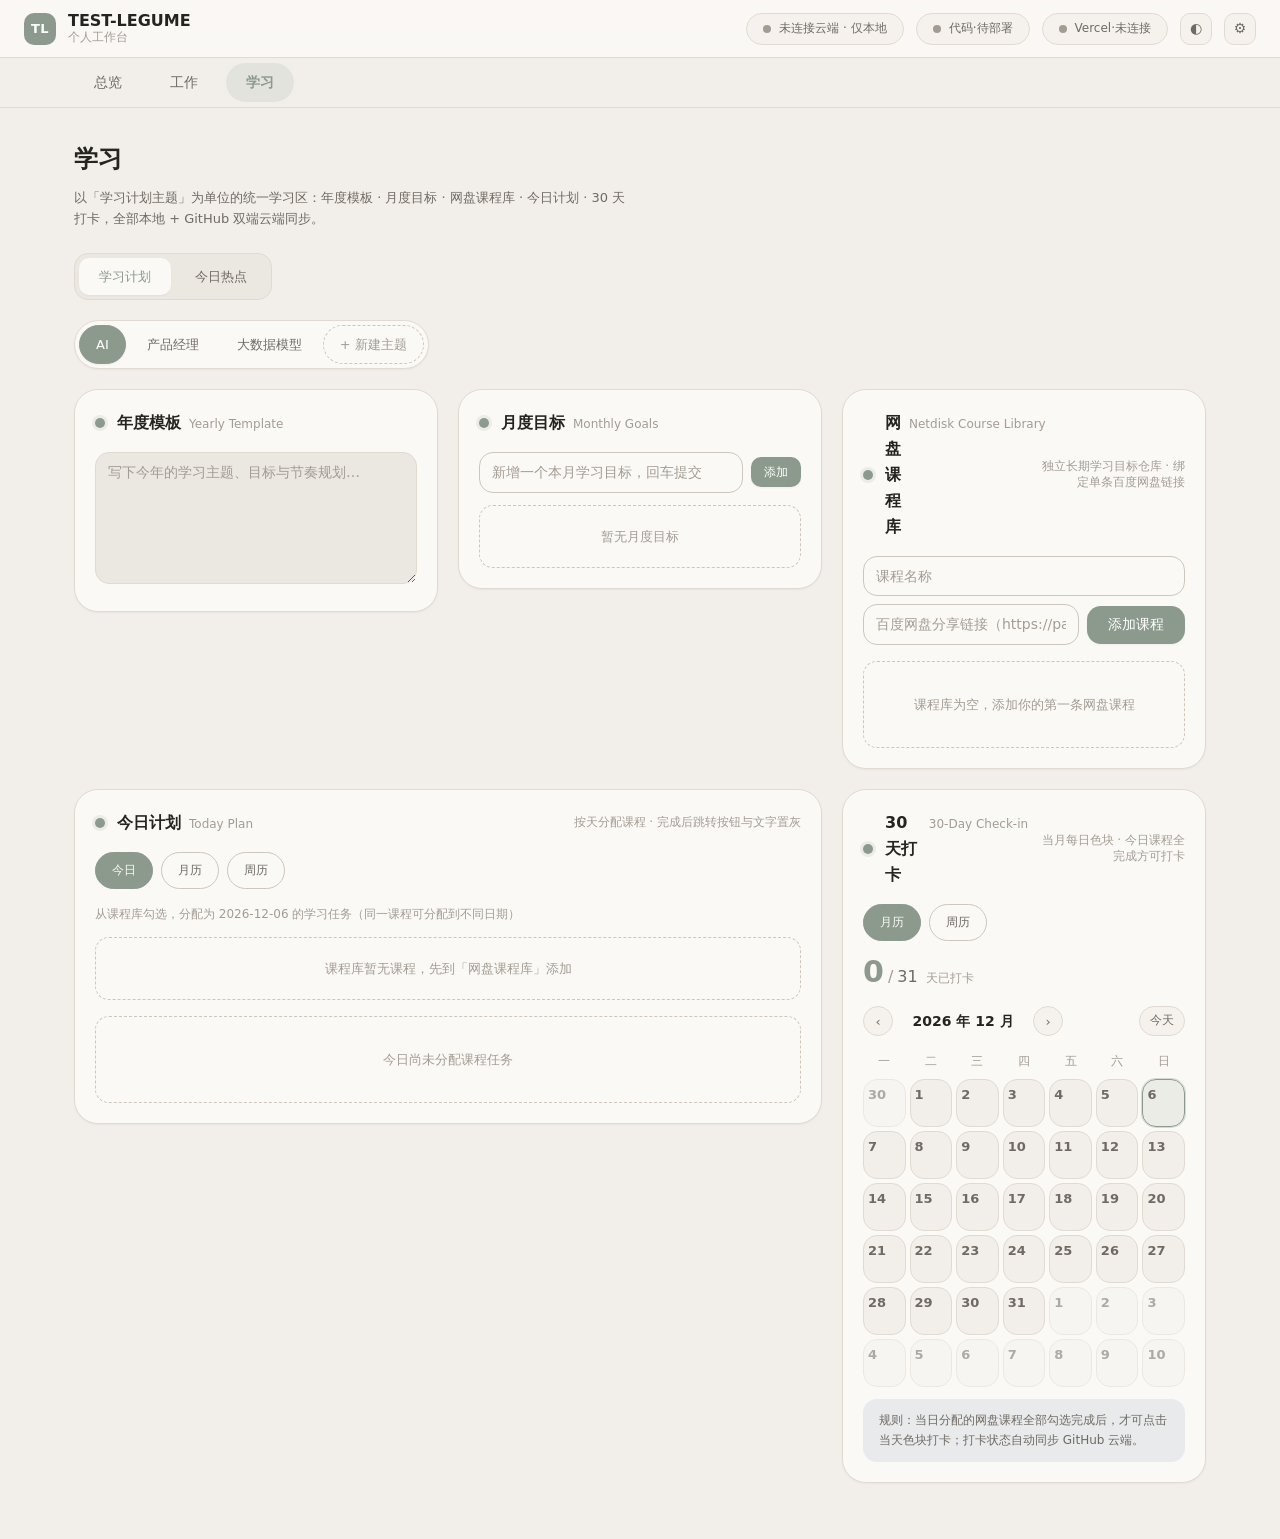
==== study.html @ 034dcb7f "feat: TEST-LEGUME 个人工作台 + 全面手机端适配 (PWA + Vercel) - 纯静态个人工作台：工作/学习双模块 + 30天打卡 + 月度日历看板 - 多端登录：GitHub " ====
<!DOCTYPE html>
<html lang="zh-CN" data-theme="light">
<head>
<meta charset="UTF-8">
<meta name="viewport" content="width=device-width, initial-scale=1, viewport-fit=cover, user-scalable=no">
<meta name="description" content="TEST-LEGUME 个人工作台 · 学习">
<meta name="theme-color" content="#8C9A8E">
<meta name="apple-mobile-web-app-capable" content="yes">
<meta name="apple-mobile-web-app-status-bar-style" content="black-translucent">
<meta name="apple-mobile-web-app-title" content="LEGUME · 学习">
<meta name="mobile-web-app-capable" content="yes">
<link rel="manifest" href="/manifest.json">
<link rel="apple-touch-icon" href="data:image/svg+xml,<svg xmlns='http://www.w3.org/2000/svg' viewBox='0 0 192 192'><rect width='192' height='192' rx='40' fill='%238C9A8E'/><text x='96' y='122' font-size='84' text-anchor='middle' fill='white' font-family='sans-serif' font-weight='bold'>TL</text></svg>">
<title>学习 · TEST-LEGUME 个人工作台</title>
<link rel="icon" href="data:image/svg+xml,<svg xmlns='http://www.w3.org/2000/svg' viewBox='0 0 32 32'><rect width='32' height='32' rx='8' fill='%238C9A8E'/><text x='16' y='22' font-size='15' text-anchor='middle' fill='white' font-family='sans-serif'>TL</text></svg>">
<link rel="stylesheet" href="./assets/css/tokens.css">
<link rel="stylesheet" href="./assets/css/app.css">
</head>
<body data-page="study">

<main class="tl-main">
  <div class="tl-page-head">
    <h1 class="tl-page-title">学习</h1>
    <p class="tl-page-desc">以「学习计划主题」为单位的统一学习区：年度模板 · 月度目标 · 网盘课程库 · 今日计划 · 30 天打卡，全部本地 + GitHub 双端云端同步。</p>
  </div>

  <!-- 子页面导航：学习计划（第一个子页面）/ 今日热点（后续） -->
  <div class="tl-tabs" id="sd-pages"></div>

  <!-- ===================== 学习计划 ===================== -->
  <section id="sd-plan-section">
    <!-- 主题切换条 -->
    <div class="sd-plan-bar" id="sd-plan-bar"></div>
    <!-- 五大板块 -->
    <div class="sd-plan-grid" id="sd-plan-grid"></div>
  </section>

  <!-- ===================== 今日热点 ===================== -->
  <section id="sd-hotspot-section" style="display:none">
    <div class="sd-hotspot-themes" id="sd-hotspot-themes"></div>
    <div id="sd-hotspots"></div>
  </section>
</main>

<script src="./assets/js/store.js"></script>
<script src="./assets/js/github.js"></script>
<script src="./assets/js/media.js"></script>
<script src="./assets/js/sync.js"></script>
<script src="./assets/js/deploy.js"></script>
<script src="./assets/js/vercel.js"></script>
<script src="./assets/js/ui.js"></script>
<script src="./assets/js/pages/study.js"></script>
<script src="./assets/js/app.js"></script>
</body>
</html>
---- assets/css/tokens.css ----
/* =====================================================================
   TEST-LEGUME · 全局设计令牌 (Design Tokens) —— 唯一色彩与尺寸真源
   ---------------------------------------------------------------------
   强制规范：
   1. 全站莫兰迪色系，任何页面、任何模块禁止硬编码色值，只允许引用本文件变量。
   2. 五级色彩层级（严格区分，不得混用）：
        L1 正文文字      --c-text-body      正文、标题、关键数字
        L2 辅助说明文字  --c-text-sub       说明、副标题、时间戳（--c-text-muted 为更弱一档）
        L3 主按钮        --c-primary-*      页面唯一主行动点
        L4 次按钮        --c-secondary-*    次级、可逆操作
        L5 提示色        --c-tip-*          成功 / 警告 / 危险 / 信息
   3. 所有卡片、输入框、表单、按钮、弹窗、模块容器一律使用 --r-* 圆角。
   4. 深色主题复用同名语义变量，组件层无需写任何深色分支。
   ===================================================================== */

:root {
  /* ================= 莫兰迪原色板（低饱和灰调基色，仅供语义层引用） ================= */
  --mor-sage:       #8C9A8E;   /* 鼠尾草绿 · 品牌主色 */
  --mor-sage-deep:  #74836F;   /* 主色加深 */
  --mor-sage-light: #A8B5A8;   /* 主色提亮 */
  --mor-clay:       #B9A29B;   /* 陶土粉 */
  --mor-lilac:      #A79AA5;   /* 藕荷紫 */
  --mor-mist:       #93A7B8;   /* 雾霾蓝 */
  --mor-sand:       #D0BB98;   /* 燕麦沙 */
  --mor-rose:       #C08B87;   /* 干枯玫瑰 */
  --mor-stone:      #A39C93;   /* 灰岩 */

  /* ===================== L1 · 正文文字 ===================== */
  --c-text-body:    #3A3733;   /* 正文（最高对比，承载主要信息） */
  --c-text-strong:  #26241F;   /* 标题强调 */
  --c-text-invert:  #FBF9F6;   /* 深底反白文字 */

  /* ===================== L2 · 辅助说明文字 ===================== */
  --c-text-sub:     #6F6A63;   /* 辅助说明、副标题 */
  --c-text-muted:   #A39C93;   /* 弱化：占位符、时间戳、禁用 */

  /* ===================== L3 · 主按钮 ===================== */
  --c-primary:       var(--mor-sage);
  --c-primary-hover: var(--mor-sage-deep);
  --c-primary-text:  #FFFFFF;
  --c-primary-soft:  rgba(140, 154, 142, .14);   /* 主色浅底：选中态 / 标签 */
  --c-primary-ring:  rgba(140, 154, 142, .34);   /* 焦点环 */

  /* ===================== L4 · 次按钮 ===================== */
  --c-secondary-bg:       transparent;
  --c-secondary-bg-hover: rgba(140, 154, 142, .10);
  --c-secondary-border:   #CFC6BB;
  --c-secondary-text:     var(--c-text-body);

  /* ===================== L5 · 提示色（状态语义） ===================== */
  --c-tip-success:      #7F9A80;
  --c-tip-success-soft: rgba(127, 154, 128, .16);
  --c-tip-warning:      #C79A5B;
  --c-tip-warning-soft: rgba(199, 154, 91, .18);
  --c-tip-danger:       #B87370;
  --c-tip-danger-soft:  rgba(184, 115, 112, .16);
  --c-tip-info:         var(--mor-mist);
  --c-tip-info-soft:    rgba(147, 167, 184, .18);

  /* ===================== 界面容器 ===================== */
  --c-bg:          #F2EFEA;    /* 页面底色 */
  --c-bg-soft:     #EBE7E1;    /* 次级底色 */
  --c-surface:     #FBF9F6;    /* 卡片 / 弹窗表面 */
  --c-surface-2:   #F5F2ED;    /* 卡片内嵌区块 */
  --c-border:      #E1DAD1;    /* 常规描边 */
  --c-border-strong: #CFC6BB;  /* 输入框 / 次按钮描边 */
  --c-overlay:     rgba(38, 36, 31, .42);
  --c-track:       #E4DED6;    /* 进度条 / 热力图空格底 */

  /* ===================== 圆角（全站统一，禁止裸写 px） ===================== */
  --r-xs:   8px;    /* 标签、色块 */
  --r-sm:  10px;    /* 小按钮、热力图格 */
  --r-md:  14px;    /* 输入框、按钮、列表项 */
  --r-lg:  18px;    /* 卡片、模块容器 */
  --r-xl:  24px;    /* 弹窗、大面板 */
  --r-pill: 999px;  /* 胶囊：状态角标、导航项 */

  /* ===================== 间距刻度（4 的倍数） ===================== */
  --sp-1:  4px;
  --sp-2:  8px;
  --sp-3: 12px;
  --sp-4: 16px;
  --sp-5: 20px;
  --sp-6: 24px;
  --sp-7: 32px;
  --sp-8: 40px;
  --sp-9: 56px;

  /* ===================== 字体与排版刻度 ===================== */
  --font-sans: "PingFang SC", "HarmonyOS Sans SC", "Microsoft YaHei",
               -apple-system, BlinkMacSystemFont, "Segoe UI", "Noto Sans SC",
               system-ui, sans-serif;
  --font-mono: "JetBrains Mono", "SFMono-Regular", Consolas, "Courier New", monospace;

  --fs-display: 30px;   /* 关键数字 */
  --fs-h1:      24px;
  --fs-h2:      19px;
  --fs-h3:      16px;
  --fs-body:    14px;   /* 正文基准 */
  --fs-sub:     13px;   /* 辅助说明 */
  --fs-cap:     12px;   /* 标注 */

  --lh-tight: 1.28;
  --lh-base:  1.62;

  --fw-regular: 400;
  --fw-medium:  500;
  --fw-bold:    600;

  /* ===================== 阴影 / 动效 ===================== */
  --sh-1: 0 1px 2px rgba(58, 55, 51, .05);
  --sh-2: 0 6px 18px rgba(58, 55, 51, .07);
  --sh-3: 0 18px 44px rgba(58, 55, 51, .13);
  --ease: cubic-bezier(.16, 1, .3, 1);
  --dur:  .28s;
  --dur-fast: .16s;

  /* ===================== 布局 ===================== */
  --page-max:  1180px;
  --topbar-h:  58px;
  --nav-h:     50px;
}

/* ===================== 深色主题：复用同名语义变量 ===================== */
html[data-theme="dark"] {
  --c-text-body:   #EAE5DE;
  --c-text-strong: #F7F3ED;
  --c-text-invert: #22201E;
  --c-text-sub:    #B2AAA0;
  --c-text-muted:  #857E75;

  --c-primary:       #9DB09F;
  --c-primary-hover: #B2C3B4;
  --c-primary-text:  #1F2420;
  --c-primary-soft:  rgba(157, 176, 159, .16);
  --c-primary-ring:  rgba(157, 176, 159, .38);

  --c-secondary-bg-hover: rgba(157, 176, 159, .12);
  --c-secondary-border:   #4A453F;

  --c-tip-success:      #93AE94;
  --c-tip-success-soft: rgba(147, 174, 148, .18);
  --c-tip-warning:      #D6AE74;
  --c-tip-warning-soft: rgba(214, 174, 116, .20);
  --c-tip-danger:       #CB8A87;
  --c-tip-danger-soft:  rgba(203, 138, 135, .18);
  --c-tip-info:         #A3B6C6;
  --c-tip-info-soft:    rgba(163, 182, 198, .20);

  --c-bg:            #201E1C;
  --c-bg-soft:       #262421;
  --c-surface:       #2A2825;
  --c-surface-2:     #322F2B;
  --c-border:        #3A3733;
  --c-border-strong: #4A453F;
  --c-overlay:       rgba(0, 0, 0, .58);
  --c-track:         #38352F;

  --sh-1: 0 1px 2px rgba(0, 0, 0, .30);
  --sh-2: 0 6px 18px rgba(0, 0, 0, .34);
  --sh-3: 0 18px 44px rgba(0, 0, 0, .48);
}
---- assets/css/app.css ----
/* =====================================================================
   TEST-LEGUME · 全局组件样式
   本文件只消费 tokens.css 的变量，不出现任何硬编码色值 / 圆角 / 间距。
   任何后续细分模块必须复用此处组件类，保证全站视觉与交互完全一致。
   ===================================================================== */

/* ============================== 基础重置 ============================== */
*, *::before, *::after { box-sizing: border-box; }

html { -webkit-text-size-adjust: 100%; }

body {
  margin: 0;
  padding: 0;
  background: var(--c-bg);
  color: var(--c-text-body);
  font-family: var(--font-sans);
  font-size: var(--fs-body);
  line-height: var(--lh-base);
  -webkit-font-smoothing: antialiased;
  transition: background var(--dur) var(--ease), color var(--dur) var(--ease);
}

h1, h2, h3, h4, p, figure { margin: 0; }
button, input, select, textarea { font: inherit; color: inherit; }
a { color: inherit; text-decoration: none; }
small { font-size: var(--fs-cap); }

:focus-visible {
  outline: 2px solid var(--c-primary);
  outline-offset: 2px;
  border-radius: var(--r-xs);
}

::-webkit-scrollbar { width: 10px; height: 10px; }
::-webkit-scrollbar-thumb { background: var(--c-border-strong); border-radius: var(--r-pill); border: 3px solid transparent; background-clip: content-box; }
::-webkit-scrollbar-track { background: transparent; }

@media (prefers-reduced-motion: reduce) {
  *, *::before, *::after { animation-duration: .01ms !important; transition-duration: .01ms !important; }
}

/* ============================== 顶栏（常驻） ============================== */
.tl-topbar {
  position: sticky;
  top: 0;
  z-index: 40;
  height: var(--topbar-h);
  display: flex;
  align-items: center;
  gap: var(--sp-3);
  padding: 0 var(--sp-6);
  background: color-mix(in srgb, var(--c-surface) 88%, transparent);
  backdrop-filter: saturate(180%) blur(14px);
  -webkit-backdrop-filter: saturate(180%) blur(14px);
  border-bottom: 1px solid var(--c-border);
}

.tl-brand { display: flex; align-items: center; gap: var(--sp-3); margin-right: auto; }

.tl-brand__mark {
  width: 32px; height: 32px;
  display: grid; place-items: center;
  border-radius: var(--r-sm);
  background: var(--c-primary);
  color: var(--c-primary-text);
  font-size: var(--fs-sub);
  font-weight: var(--fw-bold);
  letter-spacing: .5px;
}

.tl-brand__name { font-size: var(--fs-h3); font-weight: var(--fw-bold); color: var(--c-text-strong); line-height: 1.2; }
.tl-brand__sub  { font-size: var(--fs-cap); color: var(--c-text-muted); line-height: 1.3; }

/* ---------- 云端同步状态指示器（全页面常驻） ---------- */
.tl-sync {
  display: inline-flex;
  align-items: center;
  gap: var(--sp-2);
  height: 32px;
  padding: 0 var(--sp-4);
  border: 1px solid var(--c-border);
  border-radius: var(--r-pill);
  background: var(--c-surface-2);
  color: var(--c-text-sub);
  font-size: var(--fs-cap);
  cursor: pointer;
  white-space: nowrap;
  transition: border-color var(--dur) var(--ease), background var(--dur) var(--ease), transform var(--dur) var(--ease);
}
.tl-sync:hover { transform: translateY(-1px); border-color: var(--c-border-strong); }

.tl-sync__dot {
  width: 8px; height: 8px;
  border-radius: var(--r-pill);
  background: var(--c-text-muted);
  flex: none;
}

.tl-sync[data-state="synced"]  { color: var(--c-tip-success); background: var(--c-tip-success-soft); border-color: transparent; }
.tl-sync[data-state="synced"]  .tl-sync__dot { background: var(--c-tip-success); }
.tl-sync[data-state="syncing"] { color: var(--c-tip-info);    background: var(--c-tip-info-soft);    border-color: transparent; }
.tl-sync[data-state="syncing"] .tl-sync__dot { background: var(--c-tip-info); animation: tl-pulse 1s infinite var(--ease); }
.tl-sync[data-state="pending"] { color: var(--c-tip-warning); background: var(--c-tip-warning-soft); border-color: transparent; }
.tl-sync[data-state="pending"] .tl-sync__dot { background: var(--c-tip-warning); }
.tl-sync[data-state="error"]   { color: var(--c-tip-danger);  background: var(--c-tip-danger-soft);  border-color: transparent; }
.tl-sync[data-state="error"]   .tl-sync__dot { background: var(--c-tip-danger); }
.tl-sync[data-state="offline"] { color: var(--c-text-sub);    background: var(--c-bg-soft); }
.tl-sync[data-state="offline"] .tl-sync__dot { background: var(--c-text-muted); }

/* Vercel 部署状态色（复用同一视觉规范） */
.tl-sync[data-state="ready"]    { color: var(--c-tip-success); background: var(--c-tip-success-soft); border-color: transparent; }
.tl-sync[data-state="ready"]    .tl-sync__dot { background: var(--c-tip-success); }
.tl-sync[data-state="building"] { color: var(--c-tip-info);    background: var(--c-tip-info-soft);    border-color: transparent; }
.tl-sync[data-state="building"] .tl-sync__dot { background: var(--c-tip-info); animation: tl-pulse 1s infinite var(--ease); }
.tl-sync[data-state="checking"] { color: var(--c-tip-info);    background: var(--c-tip-info-soft);    border-color: transparent; }
.tl-sync[data-state="checking"] .tl-sync__dot { background: var(--c-tip-info); animation: tl-pulse 1s infinite var(--ease); }
.tl-sync[data-state="unlinked"] { color: var(--c-tip-warning); background: var(--c-tip-warning-soft); border-color: transparent; }
.tl-sync[data-state="unlinked"] .tl-sync__dot { background: var(--c-tip-warning); }
.tl-sync[data-state="synced"]   .tl-sync__dot,
.tl-sync[data-state="ready"]    .tl-sync__dot { box-shadow: 0 0 0 3px color-mix(in srgb, currentColor 22%, transparent); }

@keyframes tl-pulse { 0%,100% { opacity: 1; transform: scale(1); } 50% { opacity: .35; transform: scale(.7); } }

.tl-iconbtn {
  width: 32px; height: 32px;
  display: grid; place-items: center;
  border: 1px solid var(--c-border);
  border-radius: var(--r-sm);
  background: var(--c-surface-2);
  color: var(--c-text-sub);
  cursor: pointer;
  transition: transform var(--dur) var(--ease), border-color var(--dur) var(--ease), color var(--dur) var(--ease);
}
.tl-iconbtn:hover { transform: translateY(-1px); border-color: var(--c-border-strong); color: var(--c-text-body); }

/* ============================== 三大导航（常驻） ============================== */
.tl-nav {
  position: sticky;
  top: var(--topbar-h);
  z-index: 30;
  height: var(--nav-h);
  background: color-mix(in srgb, var(--c-bg) 90%, transparent);
  backdrop-filter: blur(10px);
  -webkit-backdrop-filter: blur(10px);
  border-bottom: 1px solid var(--c-border);
}

.tl-nav__inner {
  max-width: var(--page-max);
  height: 100%;
  margin: 0 auto;
  padding: 0 var(--sp-6);
  display: flex;
  align-items: center;
  gap: var(--sp-2);
}

.tl-nav__link {
  position: relative;
  padding: var(--sp-2) var(--sp-5);
  border-radius: var(--r-pill);
  color: var(--c-text-sub);
  font-size: var(--fs-body);
  font-weight: var(--fw-medium);
  transition: color var(--dur) var(--ease), background var(--dur) var(--ease);
}
.tl-nav__link:hover { color: var(--c-text-body); background: var(--c-secondary-bg-hover); }
.tl-nav__link.is-active { color: var(--c-primary); background: var(--c-primary-soft); font-weight: var(--fw-bold); }

/* ============================== 页面骨架 ============================== */
.tl-main {
  max-width: var(--page-max);
  margin: 0 auto;
  padding: var(--sp-7) var(--sp-6) var(--sp-9);
}

.tl-page-head { margin-bottom: var(--sp-6); }
.tl-page-title { font-size: var(--fs-h1); font-weight: var(--fw-bold); color: var(--c-text-strong); letter-spacing: -.2px; }
.tl-page-desc { margin-top: var(--sp-2); font-size: var(--fs-sub); color: var(--c-text-sub); max-width: 68ch; }

.tl-section-title {
  display: flex;
  align-items: baseline;
  gap: var(--sp-3);
  margin: var(--sp-7) 0 var(--sp-4);
  font-size: var(--fs-h2);
  font-weight: var(--fw-bold);
  color: var(--c-text-strong);
}
.tl-section-title:first-of-type { margin-top: var(--sp-2); }
.tl-section-title small { font-size: var(--fs-cap); font-weight: var(--fw-regular); color: var(--c-text-muted); }

.tl-grid { display: grid; gap: var(--sp-4); }
.tl-grid--2 { grid-template-columns: repeat(2, minmax(0, 1fr)); }
.tl-grid--3 { grid-template-columns: repeat(3, minmax(0, 1fr)); }
.tl-grid--4 { grid-template-columns: repeat(4, minmax(0, 1fr)); }

/* ============================== 卡片 / 模块容器 ============================== */
.tl-card {
  background: var(--c-surface);
  border: 1px solid var(--c-border);
  border-radius: var(--r-lg);
  padding: var(--sp-5);
  box-shadow: var(--sh-1);
  transition: transform var(--dur) var(--ease), box-shadow var(--dur) var(--ease), border-color var(--dur) var(--ease);
}

.tl-card--link { cursor: pointer; display: block; }
.tl-card--link:hover { transform: translateY(-3px); box-shadow: var(--sh-2); border-color: var(--c-border-strong); }
.tl-card--link:active { transform: translateY(-1px); }

.tl-card__head { display: flex; align-items: center; gap: var(--sp-2); margin-bottom: var(--sp-4); }
.tl-card__title { font-size: var(--fs-sub); font-weight: var(--fw-medium); color: var(--c-text-sub); margin-right: auto; }
.tl-card__go { font-size: var(--fs-cap); color: var(--c-text-muted); transition: transform var(--dur) var(--ease), color var(--dur) var(--ease); }
.tl-card--link:hover .tl-card__go { color: var(--c-primary); transform: translateX(3px); }

.tl-card__body { display: flex; align-items: center; gap: var(--sp-4); }
.tl-card__foot { margin-top: var(--sp-4); padding-top: var(--sp-3); border-top: 1px dashed var(--c-border); font-size: var(--fs-cap); color: var(--c-text-muted); }

.tl-panel {
  background: var(--c-surface);
  border: 1px solid var(--c-border);
  border-radius: var(--r-lg);
  padding: var(--sp-5);
}

.tl-subpanel {
  background: var(--c-surface-2);
  border: 1px solid var(--c-border);
  border-radius: var(--r-md);
  padding: var(--sp-4);
}

/* ---------- 关键指标 ---------- */
.tl-metric { display: flex; flex-direction: column; gap: var(--sp-1); }
.tl-metric__value {
  font-size: var(--fs-display);
  font-weight: var(--fw-bold);
  line-height: 1.05;
  color: var(--c-text-strong);
  font-variant-numeric: tabular-nums;
}
.tl-metric__value small { font-size: var(--fs-h3); font-weight: var(--fw-medium); color: var(--c-text-muted); margin-left: 2px; }
.tl-metric__label { font-size: var(--fs-cap); color: var(--c-text-sub); }
.tl-metric--success .tl-metric__value { color: var(--c-tip-success); }
.tl-metric--warning .tl-metric__value { color: var(--c-tip-warning); }
.tl-metric--danger  .tl-metric__value { color: var(--c-tip-danger); }
.tl-metric--info    .tl-metric__value { color: var(--c-tip-info); }

/* ---------- 进度环 ---------- */
.tl-ring { flex: none; display: block; }
.tl-ring__track { fill: none; stroke: var(--c-track); }
.tl-ring__bar {
  fill: none;
  stroke: var(--c-primary);
  stroke-linecap: round;
  transform: rotate(-90deg);
  transform-origin: 50% 50%;
  transition: stroke-dashoffset .9s var(--ease);
}
.tl-ring__label { font-size: var(--fs-h3); font-weight: var(--fw-bold); fill: var(--c-text-strong); }

/* ---------- 线性进度条 ---------- */
.tl-progress-row { display: flex; align-items: center; gap: var(--sp-3); font-size: var(--fs-cap); color: var(--c-text-sub); }
.tl-progress { flex: 1; height: 8px; border-radius: var(--r-pill); background: var(--c-track); overflow: hidden; }
.tl-progress__bar { display: block; height: 100%; width: 0; border-radius: var(--r-pill); background: var(--c-primary); transition: width .9s var(--ease); }

/* ---------- 30 天打卡热力图 ---------- */
.tl-heat { display: flex; flex-wrap: wrap; gap: 4px; }
.tl-heat__cell {
  width: 15px; height: 15px;
  border-radius: var(--r-sm);
  background: var(--c-track);
  transition: transform var(--dur-fast) var(--ease), background var(--dur) var(--ease);
}
.tl-heat__cell:hover { transform: scale(1.22); }
.tl-heat__cell.is-on { background: var(--c-primary); }
.tl-heat__cell.is-today { box-shadow: 0 0 0 2px var(--c-primary-ring); }

.tl-topic-row {
  display: flex;
  align-items: center;
  gap: var(--sp-4);
  padding: var(--sp-3) 0;
  border-bottom: 1px dashed var(--c-border);
}
.tl-topic-row:last-child { border-bottom: 0; }
.tl-topic-row__name { width: 128px; flex: none; font-weight: var(--fw-medium); color: var(--c-text-body); overflow: hidden; text-overflow: ellipsis; white-space: nowrap; }
.tl-topic-row__rate { margin-left: auto; font-size: var(--fs-cap); color: var(--c-text-sub); font-variant-numeric: tabular-nums; white-space: nowrap; }

/* ============================== 按钮（L3 主 / L4 次 / 幽灵 / 危险） ============================== */
.tl-btn {
  display: inline-flex;
  align-items: center;
  justify-content: center;
  gap: var(--sp-2);
  height: 38px;
  padding: 0 var(--sp-5);
  border: 1px solid transparent;
  border-radius: var(--r-md);
  font-size: var(--fs-body);
  font-weight: var(--fw-medium);
  cursor: pointer;
  white-space: nowrap;
  transition: transform var(--dur) var(--ease), background var(--dur) var(--ease),
              border-color var(--dur) var(--ease), color var(--dur) var(--ease), box-shadow var(--dur) var(--ease);
}
.tl-btn:hover { transform: translateY(-1px); }
.tl-btn:active { transform: translateY(0); }
.tl-btn[disabled] { opacity: .5; cursor: not-allowed; transform: none; }

.tl-btn--primary { background: var(--c-primary); color: var(--c-primary-text); box-shadow: var(--sh-1); }
.tl-btn--primary:hover { background: var(--c-primary-hover); box-shadow: var(--sh-2); }

.tl-btn--secondary { background: var(--c-secondary-bg); color: var(--c-secondary-text); border-color: var(--c-secondary-border); }
.tl-btn--secondary:hover { background: var(--c-secondary-bg-hover); border-color: var(--c-primary); color: var(--c-primary); }

.tl-btn--ghost { background: transparent; color: var(--c-text-sub); }
.tl-btn--ghost:hover { background: var(--c-secondary-bg-hover); color: var(--c-text-body); }

.tl-btn--danger { background: var(--c-tip-danger-soft); color: var(--c-tip-danger); border-color: transparent; }
.tl-btn--danger:hover { background: var(--c-tip-danger); color: var(--c-text-invert); }

.tl-btn--sm { height: 30px; padding: 0 var(--sp-3); font-size: var(--fs-cap); border-radius: var(--r-sm); }
.tl-btn--block { width: 100%; }

/* ============================== 表单 / 输入框 ============================== */
.tl-field { display: block; margin-bottom: var(--sp-4); }
.tl-field__label { display: block; margin-bottom: var(--sp-2); font-size: var(--fs-sub); font-weight: var(--fw-medium); color: var(--c-text-body); }
.tl-field__tip { margin-top: var(--sp-2); font-size: var(--fs-cap); color: var(--c-text-muted); }

.tl-input, .tl-select, .tl-textarea {
  width: 100%;
  min-height: 38px;
  padding: var(--sp-2) var(--sp-3);
  background: var(--c-surface);
  border: 1px solid var(--c-border-strong);
  border-radius: var(--r-md);
  color: var(--c-text-body);
  font-size: var(--fs-body);
  transition: border-color var(--dur) var(--ease), box-shadow var(--dur) var(--ease), background var(--dur) var(--ease);
}
.tl-input::placeholder, .tl-textarea::placeholder { color: var(--c-text-muted); }
.tl-input:focus, .tl-select:focus, .tl-textarea:focus {
  outline: none;
  border-color: var(--c-primary);
  box-shadow: 0 0 0 3px var(--c-primary-ring);
}
.tl-textarea { min-height: 96px; resize: vertical; line-height: var(--lh-base); }
.tl-select { appearance: none; padding-right: var(--sp-6); cursor: pointer;
  background-image: linear-gradient(45deg, transparent 50%, var(--c-text-muted) 50%), linear-gradient(135deg, var(--c-text-muted) 50%, transparent 50%);
  background-position: calc(100% - 16px) 16px, calc(100% - 11px) 16px;
  background-size: 5px 5px, 5px 5px;
  background-repeat: no-repeat;
}

.tl-inline-form { display: flex; flex-wrap: wrap; gap: var(--sp-2); align-items: center; }
.tl-inline-form .tl-input, .tl-inline-form .tl-select { width: auto; flex: 1; min-width: 160px; }

/* ============================== 统一任务项（全站唯一勾选交互） ============================== */
.tl-task {
  display: flex;
  align-items: center;
  gap: var(--sp-3);
  padding: var(--sp-3) var(--sp-4);
  background: var(--c-surface);
  border: 1px solid var(--c-border);
  border-radius: var(--r-md);
  margin-bottom: var(--sp-2);
  transition: border-color var(--dur) var(--ease), background var(--dur) var(--ease), opacity var(--dur) var(--ease);
}
.tl-task:hover { border-color: var(--c-border-strong); }
.tl-task:last-child { margin-bottom: 0; }

.tl-check {
  width: 19px; height: 19px;
  flex: none;
  position: relative;
  border: 1.5px solid var(--c-border-strong);
  border-radius: var(--r-xs);
  background: transparent;
  cursor: pointer;
  transition: background var(--dur) var(--ease), border-color var(--dur) var(--ease), transform var(--dur-fast) var(--ease);
}
.tl-check:hover { border-color: var(--c-primary); transform: scale(1.08); }
.tl-check::after {
  content: '';
  position: absolute;
  left: 5px; top: 1px;
  width: 5px; height: 10px;
  border: solid var(--c-primary-text);
  border-width: 0 2px 2px 0;
  transform: rotate(45deg) scale(0);
  transition: transform var(--dur) var(--ease);
}

.tl-task__body { flex: 1; min-width: 0; display: flex; flex-direction: column; }
.tl-task__text { color: var(--c-text-body); word-break: break-word; cursor: pointer; }
.tl-task__note { font-size: var(--fs-cap); color: var(--c-text-muted); margin-top: 2px; word-break: break-word; }
.tl-task__meta { font-size: var(--fs-cap); color: var(--c-text-muted); white-space: nowrap; }

.tl-task__del {
  width: 24px; height: 24px;
  flex: none;
  display: grid; place-items: center;
  border: 0;
  border-radius: var(--r-xs);
  background: transparent;
  color: var(--c-text-muted);
  font-size: var(--fs-h3);
  line-height: 1;
  cursor: pointer;
  opacity: 0;
  transition: opacity var(--dur) var(--ease), background var(--dur) var(--ease), color var(--dur) var(--ease);
}
.tl-task:hover .tl-task__del { opacity: 1; }
.tl-task__del:hover { background: var(--c-tip-danger-soft); color: var(--c-tip-danger); }

/* 编辑按钮：与删除按钮同款胶囊，悬停显形，主色高亮（全站统一） */
.tl-task__edit {
  width: 24px; height: 24px; flex: none;
  display: grid; place-items: center;
  border: 0;
  border-radius: var(--r-xs);
  background: transparent;
  color: var(--c-text-muted);
  font-size: 15px; line-height: 1;
  cursor: pointer;
  opacity: 0;
  transition: opacity var(--dur) var(--ease), background var(--dur) var(--ease), color var(--dur) var(--ease);
}
.tl-task:hover .tl-task__edit { opacity: 1; }
.tl-task__edit:hover { background: var(--c-primary-soft); color: var(--c-primary); }

/* 勾选完成态：主色填充 + 灰化 + 删除线（全站统一） */
.tl-task.is-done { background: var(--c-surface-2); }
.tl-task.is-done .tl-check { background: var(--c-primary); border-color: var(--c-primary); }
.tl-task.is-done .tl-check::after { transform: rotate(45deg) scale(1); }
.tl-task.is-done .tl-task__text { color: var(--c-text-muted); text-decoration: line-through; text-decoration-thickness: 1px; }

/* ============================== 标签 / 空态 / 键值行 ============================== */
.tl-tag {
  display: inline-flex; align-items: center;
  height: 22px; padding: 0 var(--sp-2);
  border-radius: var(--r-xs);
  background: var(--c-primary-soft);
  color: var(--c-primary);
  font-size: var(--fs-cap);
  font-weight: var(--fw-medium);
  white-space: nowrap;
}
.tl-tag--sub     { background: var(--c-bg-soft);          color: var(--c-text-sub); }
.tl-tag--success { background: var(--c-tip-success-soft); color: var(--c-tip-success); }
.tl-tag--warning { background: var(--c-tip-warning-soft); color: var(--c-tip-warning); }
.tl-tag--danger  { background: var(--c-tip-danger-soft);  color: var(--c-tip-danger); }
.tl-tag--info    { background: var(--c-tip-info-soft);    color: var(--c-tip-info); }

.tl-empty {
  padding: var(--sp-7) var(--sp-4);
  border: 1px dashed var(--c-border-strong);
  border-radius: var(--r-md);
  text-align: center;
  color: var(--c-text-muted);
  font-size: var(--fs-sub);
}

.tl-kv { display: flex; align-items: center; justify-content: space-between; gap: var(--sp-4); padding: var(--sp-2) 0; font-size: var(--fs-sub); }
.tl-kv > span { color: var(--c-text-sub); }
.tl-kv > b { color: var(--c-text-body); font-weight: var(--fw-medium); word-break: break-all; text-align: right; }

.tl-sub  { color: var(--c-text-sub); font-size: var(--fs-sub); }
.tl-muted { color: var(--c-text-muted); font-size: var(--fs-cap); }

.tl-note {
  margin-top: var(--sp-3);
  padding: var(--sp-3) var(--sp-4);
  border-radius: var(--r-md);
  background: var(--c-tip-info-soft);
  color: var(--c-text-sub);
  font-size: var(--fs-cap);
  line-height: var(--lh-base);
}

/* ============================== 标签页 ============================== */
.tl-tabs {
  display: flex;
  gap: var(--sp-1);
  padding: var(--sp-1);
  margin-bottom: var(--sp-5);
  background: var(--c-bg-soft);
  border: 1px solid var(--c-border);
  border-radius: var(--r-md);
  width: fit-content;
  max-width: 100%;
  overflow-x: auto;
}
.tl-tab {
  padding: var(--sp-2) var(--sp-5);
  border: 0;
  border-radius: var(--r-sm);
  background: transparent;
  color: var(--c-text-sub);
  font-size: var(--fs-sub);
  font-weight: var(--fw-medium);
  cursor: pointer;
  white-space: nowrap;
  transition: background var(--dur) var(--ease), color var(--dur) var(--ease);
}
.tl-tab:hover { color: var(--c-text-body); }
.tl-tab.is-active { background: var(--c-surface); color: var(--c-primary); box-shadow: var(--sh-1); }

/* 工作页顶层标签：激活态采用「下划线高亮」，与全站分段标签（药丸态）区分 */
#wk-tabs {
  width: 100%;
  max-width: 100%;
  background: transparent;
  border: 0;
  border-bottom: 1px solid var(--c-border);
  border-radius: 0;
  padding: 0 var(--sp-1);
  gap: var(--sp-5);
  margin-bottom: var(--sp-5);
  overflow-x: auto;
}
#wk-tabs .tl-tab {
  border-radius: 0;
  padding: var(--sp-3) var(--sp-1);
  color: var(--c-text-sub);
  position: relative;
  background: transparent;
}
#wk-tabs .tl-tab:hover { color: var(--c-text-body); background: transparent; }
#wk-tabs .tl-tab.is-active {
  background: transparent;
  color: var(--c-primary);
  box-shadow: none;
  font-weight: var(--fw-bold);
}
#wk-tabs .tl-tab.is-active::after {
  content: '';
  position: absolute;
  left: 0; right: 0; bottom: -1px;
  height: 2px;
  background: var(--c-primary);
  border-radius: 2px;
}

/* ============================== 弹窗 ============================== */
.tl-modal { position: fixed; inset: 0; z-index: 80; display: grid; place-items: center; padding: var(--sp-5); }
.tl-modal__mask { position: absolute; inset: 0; background: var(--c-overlay); animation: tl-fade var(--dur) var(--ease); }

.tl-modal__panel {
  position: relative;
  width: min(520px, 100%);
  max-height: 86vh;
  display: flex;
  flex-direction: column;
  background: var(--c-surface);
  border: 1px solid var(--c-border);
  border-radius: var(--r-xl);
  box-shadow: var(--sh-3);
  animation: tl-rise var(--dur) var(--ease);
  overflow: hidden;
}
.tl-modal__panel--wide { width: min(680px, 100%); }

.tl-modal__head { display: flex; align-items: center; gap: var(--sp-3); padding: var(--sp-5) var(--sp-6); border-bottom: 1px solid var(--c-border); }
.tl-modal__title { flex: 1; font-size: var(--fs-h2); font-weight: var(--fw-bold); color: var(--c-text-strong); }
.tl-modal__close { font-size: var(--fs-h2); line-height: 1; }
.tl-modal__body { padding: var(--sp-5) var(--sp-6); overflow-y: auto; }
.tl-modal__foot { display: flex; justify-content: flex-end; gap: var(--sp-2); padding: var(--sp-4) var(--sp-6); border-top: 1px solid var(--c-border); background: var(--c-surface-2); }

@keyframes tl-fade { from { opacity: 0; } to { opacity: 1; } }
@keyframes tl-rise { from { opacity: 0; transform: translateY(14px) scale(.985); } to { opacity: 1; transform: none; } }

.tl-setting-group { margin-bottom: var(--sp-6); }
.tl-setting-group:last-child { margin-bottom: 0; }
.tl-setting-group__title {
  margin-bottom: var(--sp-4);
  padding-bottom: var(--sp-2);
  border-bottom: 1px solid var(--c-border);
  font-size: var(--fs-h3);
  font-weight: var(--fw-bold);
  color: var(--c-text-strong);
}

/* ============================== 历史版本条目 ============================== */
.tl-history-item {
  display: flex;
  align-items: center;
  gap: var(--sp-4);
  padding: var(--sp-3) var(--sp-4);
  margin-bottom: var(--sp-2);
  background: var(--c-surface-2);
  border: 1px solid var(--c-border);
  border-radius: var(--r-md);
}
.tl-history-item__main { flex: 1; min-width: 0; }
.tl-history-item__msg { font-size: var(--fs-sub); color: var(--c-text-body); overflow: hidden; text-overflow: ellipsis; white-space: nowrap; }
.tl-history-item__sha { margin-top: 2px; font-family: var(--font-mono); font-size: var(--fs-cap); color: var(--c-text-muted); }

/* ============================== Toast ============================== */
.tl-toasts { position: fixed; right: var(--sp-5); bottom: var(--sp-5); z-index: 90; display: flex; flex-direction: column; gap: var(--sp-2); pointer-events: none; }
.tl-toast {
  display: flex; align-items: center; gap: var(--sp-2);
  padding: var(--sp-3) var(--sp-4);
  background: var(--c-surface);
  border: 1px solid var(--c-border);
  border-radius: var(--r-md);
  box-shadow: var(--sh-2);
  font-size: var(--fs-sub);
  color: var(--c-text-body);
  animation: tl-slide var(--dur) var(--ease);
  max-width: 340px;
}
.tl-toast__dot { width: 7px; height: 7px; border-radius: var(--r-pill); background: var(--c-tip-info); flex: none; }
.tl-toast--success .tl-toast__dot { background: var(--c-tip-success); }
.tl-toast--warn    .tl-toast__dot { background: var(--c-tip-warning); }
.tl-toast--error   .tl-toast__dot { background: var(--c-tip-danger); }
@keyframes tl-slide { from { opacity: 0; transform: translateX(18px); } to { opacity: 1; transform: none; } }

/* ============================== 操作记录 ============================== */
.tl-activity { display: flex; flex-direction: column; }
.tl-activity__item { display: flex; align-items: center; gap: var(--sp-3); padding: var(--sp-2) 0; border-bottom: 1px dashed var(--c-border); font-size: var(--fs-sub); }
.tl-activity__item:last-child { border-bottom: 0; }
.tl-activity__time { font-family: var(--font-mono); font-size: var(--fs-cap); color: var(--c-text-muted); flex: none; }
.tl-activity__text { flex: 1; color: var(--c-text-body); overflow: hidden; text-overflow: ellipsis; white-space: nowrap; }

/* ============================== 扩展位提示（后续细分模块挂载点） ============================== */
.tl-slot {
  padding: var(--sp-5);
  border: 1px dashed var(--c-border-strong);
  border-radius: var(--r-lg);
  background: var(--c-surface-2);
  color: var(--c-text-sub);
  font-size: var(--fs-sub);
}
.tl-slot__title { font-weight: var(--fw-bold); color: var(--c-text-body); margin-bottom: var(--sp-2); }

/* ============================== 响应式 ============================== */
@media (max-width: 900px) {
  .tl-grid--3, .tl-grid--4 { grid-template-columns: repeat(2, minmax(0, 1fr)); }
  .sd-plan-grid { grid-template-columns: repeat(4, minmax(0, 1fr)); }
  .sd-plan-grid > .sd-board:nth-child(-n+3) { grid-column: span 2; }
  .sd-plan-grid > .sd-board:nth-child(4),
  .sd-plan-grid > .sd-board:nth-child(5) { grid-column: span 4; }
}

@media (max-width: 640px) {
  .tl-topbar { padding: 0 var(--sp-4); gap: var(--sp-2); }
  .tl-brand__sub { display: none; }
  .tl-sync__text { max-width: 96px; overflow: hidden; text-overflow: ellipsis; }
  .tl-nav__inner { padding: 0 var(--sp-4); }
  .tl-nav__link { padding: var(--sp-2) var(--sp-4); }
  .tl-main { padding: var(--sp-5) var(--sp-4) var(--sp-8); }
  .tl-grid--2, .tl-grid--3, .tl-grid--4 { grid-template-columns: minmax(0, 1fr); }
  .sd-plan-grid { grid-template-columns: minmax(0, 1fr); }
  .sd-plan-grid > .sd-board { grid-column: span 1 !important; }
  .tl-topic-row { flex-wrap: wrap; gap: var(--sp-2); }
  .tl-topic-row__name { width: auto; }
  .tl-modal { padding: var(--sp-3); }
  .tl-toasts { left: var(--sp-4); right: var(--sp-4); }
  .tl-toast { max-width: none; }
}

/* ============================== 部署 / 登录辅助组件 ============================== */
.tl-setting-group__subtitle {
  margin: var(--sp-5) 0 var(--sp-2);
  font-size: var(--fs-cap);
  font-weight: 600;
  letter-spacing: .04em;
  color: var(--c-text-strong);
}
.tl-setting-group__subtitle::before {
  content: '';
  display: inline-block;
  width: 6px; height: 6px;
  margin-right: var(--sp-2);
  border-radius: var(--r-pill);
  background: var(--c-primary);
  vertical-align: middle;
}

/* GitHub 设备码登录框 */
.tl-login-code {
  display: flex;
  flex-direction: column;
  gap: var(--sp-3);
  padding: var(--sp-5);
  margin: var(--sp-4) 0;
  border: 1px dashed var(--c-border-strong);
  border-radius: var(--r-lg);
  background: var(--c-bg-soft);
}
.tl-login-code__link {
  font-size: var(--fs-cap);
  color: var(--c-primary);
  word-break: break-all;
}
.tl-login-code__value {
  align-self: flex-start;
  font-family: var(--font-mono);
  font-size: var(--fs-lg);
  font-weight: 700;
  letter-spacing: .18em;
  padding: var(--sp-3) var(--sp-6);
  border-radius: var(--r-md);
  background: var(--c-surface-2);
  border: 1px solid var(--c-border);
  color: var(--c-text-strong);
}

/* 部署 / Vercel 状态子面板 */
.tl-subpanel {
  padding: var(--sp-3) var(--sp-4);
  border: 1px solid var(--c-border);
  border-radius: var(--r-md);
  background: var(--c-bg-soft);
  font-size: var(--fs-cap);
  color: var(--c-text-sub);
}

/* ============================== 复盘总结模块 ============================== */
.tl-review-bar {
  display: flex;
  align-items: center;
  justify-content: space-between;
  gap: var(--sp-3);
  flex-wrap: wrap;
  margin-bottom: var(--sp-5);
}
.tl-review-bar__hint { font-size: var(--fs-cap); color: var(--c-text-sub); }

/* 复盘总结 · 头部（标题 + 类型筛选 + 新建，与示意图一致） */
.tl-review-head {
  display: flex; align-items: center; gap: var(--sp-3); flex-wrap: wrap;
  margin-bottom: var(--sp-5);
}
.tl-review-title { margin: 0; font-size: var(--fs-h3); font-weight: var(--fw-bold); color: var(--c-text-strong); line-height: 1.2; }
.tl-review-filter { flex: 1 1 auto; display: flex; justify-content: center; min-width: 0; }
.tl-review-head .tl-btn--primary { flex: 0 0 auto; }
@media (max-width: 640px) {
  .tl-review-head { gap: var(--sp-2); }
  .tl-review-title { flex: 1 1 auto; }
  .tl-review-filter { flex-basis: 100%; order: 3; justify-content: flex-start; }
}

/* 复盘总结 · 空态大卡片（与截图一致：大圆角虚线占位） */
.tl-review-empty {
  padding: var(--sp-9) var(--sp-4);
  border: 1px dashed var(--c-border-strong);
  border-radius: var(--r-xl);
  background: var(--c-surface);
  text-align: center;
  color: var(--c-text-muted);
  font-size: var(--fs-sub);
}

/* 新建复盘 · 类型选择弹窗 */
.tl-type-chooser { display: grid; grid-template-columns: repeat(3, 1fr); gap: var(--sp-3); }
@media (max-width: 560px) { .tl-type-chooser { grid-template-columns: 1fr; } }
.tl-type-card {
  display: flex;
  flex-direction: column;
  gap: var(--sp-2);
  text-align: left;
  padding: var(--sp-4);
  border: 1px solid var(--c-border);
  border-radius: var(--r-lg);
  background: var(--c-surface);
  cursor: pointer;
  transition: border-color .2s var(--ease), transform .2s var(--ease), box-shadow .2s var(--ease);
}
.tl-type-card:hover { border-color: var(--c-primary); transform: translateY(-2px); box-shadow: var(--shadow-2); }
.tl-type-card__title { font-weight: var(--fw-bold); font-size: var(--fs-body); color: var(--c-text-strong); }
.tl-type-card__hint { font-size: var(--fs-cap); color: var(--c-text-sub); }

.tl-review-card {
  padding: var(--sp-4) var(--sp-5);
  border: 1px solid var(--c-border);
  border-radius: var(--r-lg);
  background: var(--c-surface);
  transition: transform .2s var(--ease), box-shadow .2s var(--ease);
  display: flex; flex-direction: column;
}
.tl-review-card:hover { transform: translateY(-2px); box-shadow: var(--shadow-2); }
.tl-review-card__head { display: flex; align-items: center; gap: var(--sp-2); flex-wrap: wrap; }
.tl-review-card__title { font-weight: 600; color: var(--c-text-strong); }
.tl-review-card__head .tl-muted { margin-left: auto; font-size: var(--fs-cap); }
.tl-review-card__summary {
  margin: var(--sp-2) 0 var(--sp-3);
  color: var(--c-text-body);
  font-size: var(--fs-cap);
  display: -webkit-box; -webkit-line-clamp: 2; -webkit-box-orient: vertical; overflow: hidden;
}
.tl-review-card__actions { display: flex; gap: var(--sp-2); }

.tl-review-form { display: flex; flex-direction: column; gap: var(--sp-5); }
.tl-rv-block {
  padding: var(--sp-4);
  border: 1px solid var(--c-border);
  border-radius: var(--r-lg);
  background: var(--c-bg-soft);
  display: flex; flex-direction: column; gap: var(--sp-3);
}
.tl-rv-block__title {
  font-size: var(--fs-cap);
  font-weight: 600; letter-spacing: .04em;
  color: var(--c-text-strong);
  padding-bottom: var(--sp-2);
  border-bottom: 1px dashed var(--c-border);
}

/* 类型分段选择器 */
.tl-seg { display: inline-flex; gap: var(--sp-2); flex-wrap: wrap; }
.tl-seg__btn {
  padding: var(--sp-2) var(--sp-4);
  border: 1px solid var(--c-border-strong);
  border-radius: var(--r-pill);
  background: var(--c-surface);
  color: var(--c-text-sub);
  font-size: var(--fs-cap); cursor: pointer;
  transition: all .2s var(--ease);
}
.tl-seg__btn.is-active { background: var(--c-primary); border-color: var(--c-primary); color: var(--c-text-invert); }

/* 分库存 SKU 表 */
.tl-sku-rows { display: flex; flex-direction: column; gap: var(--sp-2); }
.tl-sku-row { display: grid; grid-template-columns: 2fr 1fr 1fr auto; gap: var(--sp-2); align-items: center; }
.tl-input--sm { padding: var(--sp-2) var(--sp-3); font-size: var(--fs-cap); }

/* 图片上传 + AI 结论 */
.tl-img-upload { display: flex; flex-direction: column; gap: var(--sp-3); }
.tl-img-item { display: flex; gap: var(--sp-3); padding: var(--sp-3); border: 1px solid var(--c-border); border-radius: var(--r-md); background: var(--c-surface); }
.tl-img-thumb { width: 72px; height: 72px; object-fit: cover; border-radius: var(--r-sm); border: 1px solid var(--c-border); flex: 0 0 auto; }
.tl-img-thumb--empty { display: flex; align-items: center; justify-content: center; color: var(--c-text-muted); font-size: var(--fs-cap); background: var(--c-bg-soft); }
.tl-img-item__body { flex: 1; min-width: 0; }
.tl-img-item__name { font-size: var(--fs-cap); color: var(--c-text-strong); word-break: break-all; }
.tl-img-item__head { display: flex; align-items: center; justify-content: space-between; gap: var(--sp-2); margin-bottom: var(--sp-2); }
.tl-img-full { width: 100%; max-height: 340px; object-fit: contain; border-radius: var(--r-md); border: 1px solid var(--c-border); background: var(--c-bg-soft); flex: 0 0 auto; align-self: flex-start; }
.tl-img-badge { flex: 0 0 auto; font-size: var(--fs-cap); line-height: 1; padding: 4px 10px; border-radius: 999px; color: var(--c-primary); background: color-mix(in srgb, var(--c-primary) 14%, var(--c-surface)); border: 1px solid color-mix(in srgb, var(--c-primary) 30%, transparent); }
.tl-ai-conclusion { margin-top: var(--sp-2); padding: var(--sp-3); border-radius: var(--r-md); background: var(--c-surface-2); border: 1px solid var(--c-border); }
.tl-ai-conclusion__head { font-size: var(--fs-cap); font-weight: 600; color: var(--c-primary); margin-bottom: var(--sp-1); }
.tl-ai-conclusion pre { white-space: pre-wrap; word-break: break-word; font-family: var(--font-sans); font-size: var(--fs-cap); color: var(--c-text-body); margin: 0; line-height: 1.6; }

/* 上传接口提示 / 预览 / 异常（莫兰迪 · 全圆角） */
.tl-upload-hint { font-size: var(--fs-cap); color: var(--c-text-muted); margin-left: var(--sp-2); align-self: center; }
.tl-img-preview-wrap { display: flex; justify-content: center; padding: var(--sp-2); }
.tl-img-preview { max-width: 100%; max-height: 70vh; object-fit: contain; border-radius: var(--r-md); border: 1px solid var(--c-border); background: var(--c-bg-soft); }
.tl-upload-error { display: flex; flex-direction: column; gap: var(--sp-2); margin-bottom: var(--sp-3); }
.tl-upload-error__row { font-size: var(--fs-body); color: var(--c-danger, #b3261e); padding: var(--sp-2) var(--sp-3); border-radius: var(--r-sm); background: color-mix(in srgb, #b3261e 8%, var(--c-surface)); }
.tl-upload-error__note { font-size: var(--fs-cap); color: var(--c-text-muted); margin: 0; }

/* 自动运算只读值 */
.tl-auto-value {
  padding: var(--sp-3) var(--sp-4);
  border-radius: var(--r-md);
  background: var(--c-surface-2);
  border: 1px solid var(--c-border);
  color: var(--c-text-strong);
  font-size: var(--fs-cap);
  font-family: var(--font-mono);
}

/* AI 综合分析弹窗 */
.tl-rep-section { margin-bottom: var(--sp-4); }
.tl-rep-section__title { font-weight: 600; margin-bottom: var(--sp-2); font-size: var(--fs-body); }
.tl-rep-section__title--success { color: var(--c-tip-success); }
.tl-rep-section__title--warning { color: var(--c-tip-warning); }
.tl-rep-section__title--danger { color: var(--c-tip-danger); }
.tl-rep-section__title--info { color: var(--c-tip-info); }
.tl-rep-list { margin: 0; padding-left: var(--sp-5); color: var(--c-text-body); }
.tl-rep-list li { margin-bottom: var(--sp-1); line-height: 1.6; }

/* 飞书文档全文 */
.tl-fs-doc {
  white-space: pre-wrap; word-break: break-word;
  font-family: var(--font-mono); font-size: var(--fs-cap);
  max-height: 60vh; overflow: auto;
  padding: var(--sp-4); border-radius: var(--r-md);
  background: var(--c-bg-soft); border: 1px solid var(--c-border); color: var(--c-text-body); line-height: 1.7;
}

/* AI 自动生成表格（复盘图片识图结果） */
.tl-img-concl { margin-top: var(--sp-2); display: flex; flex-direction: column; gap: var(--sp-2); }
.tl-ai-conclusion__text { white-space: pre-wrap; word-break: break-word; font-family: var(--font-sans); font-size: var(--fs-cap); color: var(--c-text-body); margin: 0; line-height: 1.6; }
.tl-ai-table-wrap {
  border: 1px solid var(--c-border); border-radius: var(--r-md);
  background: var(--c-surface-2); overflow: hidden;
}
.tl-ai-table__head {
  font-size: var(--fs-cap); font-weight: 600; color: var(--c-primary);
  padding: var(--sp-2) var(--sp-3); border-bottom: 1px solid var(--c-border);
  background: var(--c-bg-soft);
}
.tl-ai-table { width: 100%; border-collapse: collapse; font-size: var(--fs-cap); }
.tl-ai-table th, .tl-ai-table td {
  padding: var(--sp-2) var(--sp-3); text-align: left; border-bottom: 1px solid var(--c-border);
  color: var(--c-text-body); white-space: nowrap;
}
.tl-ai-table thead th { color: var(--c-text-strong); font-weight: 600; background: rgba(140,154,142,.08); }
.tl-ai-table tbody tr:last-child td { border-bottom: none; }
.tl-ai-table tbody tr:nth-child(even) { background: rgba(140,154,142,.05); }
.tl-ai-table tbody tr:hover { background: rgba(140,154,142,.12); transition: background .2s var(--ease); }

/* ============================== 月度任务总结页 ============================== */
.tl-month-filter {
  display: flex; align-items: center; justify-content: space-between;
  gap: var(--sp-3); flex-wrap: wrap;
  padding: var(--sp-3) var(--sp-4);
  border: 1px solid var(--c-border); border-radius: var(--r-lg);
  background: var(--c-surface); margin-bottom: var(--sp-5);
}
.tl-month-filter__title { font-weight: 600; color: var(--c-text-strong); font-size: var(--fs-body); }
.tl-month-filter__controls { display: flex; align-items: center; gap: var(--sp-2); flex-wrap: wrap; }

/* 30 天日历看板 */
.tl-cal {
  display: grid; grid-template-columns: repeat(6, 1fr); gap: var(--sp-3);
}
.tl-cal__day {
  position: relative; overflow: hidden;
  display: flex; flex-direction: column; align-items: center; justify-content: center;
  gap: 2px;
  aspect-ratio: 1 / 1;
  border: 1px solid var(--c-border); border-radius: var(--r-md);
  background: var(--c-bg-soft);
  cursor: pointer; color: var(--c-text-body);
  transition: transform .18s var(--ease), box-shadow .18s var(--ease), border-color .18s var(--ease);
}
.tl-cal__day:hover { transform: translateY(-3px); box-shadow: var(--shadow-2); border-color: var(--c-primary); }
.tl-cal__day__num { font-size: var(--fs-h3); font-weight: 700; line-height: 1; }
.tl-cal__day__rate { font-size: var(--fs-cap); color: var(--c-text-sub); }
.tl-cal__day__fill {
  position: absolute; left: 0; bottom: 0; height: 4px; width: 0;
  background: var(--c-text-muted); border-radius: 0 0 var(--r-md) var(--r-md);
  transition: width .3s var(--ease);
}
.tl-cal__day--todo { background: var(--c-surface-2); }
.tl-cal__day--partial { border-color: var(--c-tip-warning); }
.tl-cal__day--partial .tl-cal__day__fill { background: var(--c-tip-warning); }
.tl-cal__day--done {
  border-color: var(--c-tip-success);
  background: color-mix(in srgb, var(--c-tip-success) 12%, var(--c-surface));
}
.tl-cal__day--done .tl-cal__day__num { color: var(--c-tip-success); }
.tl-cal__day--done .tl-cal__day__fill { background: var(--c-tip-success); }
.tl-cal__day--empty { opacity: .72; }
.tl-cal__day--empty .tl-cal__day__num { color: var(--c-text-muted); }
.tl-cal__day--empty .tl-cal__day__rate { color: var(--c-text-muted); }
/* 筛选选中具体某周时，非该周日期淡出（聚焦该周） */
.tl-cal__day.is-outweek { opacity: .28; }
.tl-cal__day.is-outweek:hover { opacity: .55; }

/* 周计划视图 */
.tl-week-wrap { margin-top: var(--sp-4); }
.tl-week-wrap__title { font-size: var(--fs-cap); color: var(--c-text-sub); margin-bottom: var(--sp-3); }
.tl-week {
  display: grid; grid-template-columns: repeat(7, 1fr); gap: var(--sp-2);
}
.tl-week__day {
  display: flex; flex-direction: column; align-items: center; gap: 3px;
  padding: var(--sp-3) var(--sp-1);
  border: 1px solid var(--c-border); border-radius: var(--r-md);
  background: var(--c-bg-soft); cursor: pointer;
  position: relative; overflow: hidden;
  transition: transform .18s var(--ease), border-color .18s var(--ease);
}
.tl-week__day:hover { transform: translateY(-2px); border-color: var(--c-primary); }
.tl-week__day.is-out { opacity: .6; }
.tl-week__dow { font-size: var(--fs-cap); color: var(--c-text-sub); }
.tl-week__date { font-weight: 600; color: var(--c-text-strong); font-size: var(--fs-body); }
.tl-week__rate { font-size: var(--fs-cap); color: var(--c-text-sub); }
.tl-week__fill {
  position: absolute; left: 0; bottom: 0; height: 3px; width: 0;
  background: var(--c-primary); transition: width .3s var(--ease);
}
.tl-week-plans { margin-top: var(--sp-5); }
.tl-week-plans__head { display: flex; align-items: center; gap: var(--sp-3); margin-bottom: var(--sp-3); }
.tl-week-plans__bar { margin-bottom: var(--sp-3); max-width: 320px; }
.tl-review-list { display: grid; grid-template-columns: repeat(2, 1fr); gap: var(--sp-4); }
@media (max-width: 720px) { .tl-review-list { grid-template-columns: 1fr; } }
.tl-modal__lead { display: flex; align-items: center; gap: var(--sp-3); margin-bottom: var(--sp-4); }

.tl-section { margin-top: var(--sp-6); }

@media (max-width: 640px) {
  .tl-cal { grid-template-columns: repeat(5, 1fr); }
  .tl-month-filter { flex-direction: column; align-items: stretch; }
  .tl-week { grid-template-columns: repeat(7, 1fr); gap: 4px; }
  .tl-week__day { padding: var(--sp-2) 2px; }
}

/* ============================== 学习·学习计划子页面 ============================== */
/* 主题切换条：胶囊容器 + 精致芯片 */
.sd-plan-bar { margin-bottom: var(--sp-5); }
.sd-plan-bar__inner {
  display: inline-flex;
  flex-wrap: wrap;
  gap: var(--sp-1);
  padding: var(--sp-1);
  background: var(--c-surface);
  border: 1px solid var(--c-border);
  border-radius: var(--r-pill);
  box-shadow: var(--sh-1);
}
.sd-plan-chip {
  padding: var(--sp-2) var(--sp-4);
  border: 1px solid transparent;
  border-radius: var(--r-pill);
  background: transparent;
  color: var(--c-text-sub);
  font-size: var(--fs-sub);
  cursor: pointer;
  transition: border-color var(--dur) var(--ease), background var(--dur) var(--ease), color var(--dur) var(--ease), transform var(--dur-fast) var(--ease);
}
.sd-plan-chip:hover { color: var(--c-text-body); background: var(--c-secondary-bg-hover); }
.sd-plan-chip.is-active {
  background: var(--c-primary);
  border-color: var(--c-primary);
  color: var(--c-primary-text);
  font-weight: var(--fw-medium);
  box-shadow: var(--sh-1);
}
.sd-plan-chip--add {
  border-style: dashed;
  border-color: var(--c-border-strong);
  color: var(--c-text-muted);
  background: transparent;
}
.sd-plan-chip--add:hover { border-color: var(--c-primary); color: var(--c-primary); background: var(--c-primary-soft); }

/* 五大板块响应式网格：桌面 3+2，今日计划占 2/3，打卡占 1/3 */
.sd-plan-grid {
  display: grid;
  grid-template-columns: repeat(6, minmax(0, 1fr));
  gap: var(--sp-5);
  align-items: start;
}
.sd-plan-grid > .sd-board:nth-child(-n+3) { grid-column: span 2; }
.sd-plan-grid > .sd-board:nth-child(4) { grid-column: span 4; }   /* 今日计划 */
.sd-plan-grid > .sd-board:nth-child(5) { grid-column: span 2; }   /* 30 天打卡 */
.sd-board {
  position: relative;
  background: var(--c-surface);
  border: 1px solid var(--c-border);
  border-radius: var(--r-xl);
  padding: var(--sp-5);
  box-shadow: var(--sh-1);
  transition: transform var(--dur) var(--ease), box-shadow var(--dur) var(--ease), border-color var(--dur) var(--ease);
}
.sd-board:hover { transform: translateY(-3px); box-shadow: var(--sh-2); border-color: var(--c-border-strong); }
.sd-board__head { display: flex; align-items: center; gap: var(--sp-3); margin-bottom: var(--sp-4); }
.sd-board__accent {
  width: 10px; height: 10px;
  border-radius: var(--r-pill);
  background: var(--c-primary);
  box-shadow: 0 0 0 3px var(--c-primary-soft);
  flex: none;
}
.sd-board__titles { display: flex; align-items: baseline; gap: var(--sp-2); min-width: 0; }
.sd-board__title { font-size: var(--fs-h3); font-weight: var(--fw-bold); color: var(--c-text-strong); }
.sd-board__sub { font-size: var(--fs-cap); color: var(--c-text-muted); white-space: nowrap; }
.sd-board__tip { margin-left: auto; font-size: var(--fs-cap); color: var(--c-text-muted); text-align: right; max-width: 45%; line-height: var(--lh-tight); }
.sd-board__body { display: block; }

/* 年度模板 */
.sd-annual__area {
  min-height: 132px;
  background: var(--c-bg-soft);
  border-color: var(--c-border);
  line-height: var(--lh-base);
  transition: background var(--dur) var(--ease), border-color var(--dur) var(--ease), box-shadow var(--dur) var(--ease);
}
.sd-annual__area:focus { background: var(--c-surface); }
.sd-annual__area::placeholder { color: var(--c-text-muted); }

/* 月度目标 */
.sd-monthly__list .tl-empty { padding: var(--sp-5) var(--sp-4); }

/* 网盘课程库 */
.sd-course-form { display: flex; flex-direction: column; gap: var(--sp-2); margin-bottom: var(--sp-4); }
.sd-course-form__row { display: flex; gap: var(--sp-2); align-items: center; }
.sd-course-form__row .tl-input { flex: 1; min-width: 0; }

.sd-course {
  display: flex; align-items: center; gap: var(--sp-3);
  padding: var(--sp-3);
  margin-bottom: var(--sp-2);
  background: var(--c-surface-2);
  border: 1px solid var(--c-border);
  border-radius: var(--r-md);
  transition: transform var(--dur) var(--ease), border-color var(--dur) var(--ease), box-shadow var(--dur) var(--ease);
}
.sd-course:hover { transform: translateY(-2px); border-color: var(--c-border-strong); box-shadow: var(--sh-1); }
.sd-course__main { display: flex; flex-direction: column; gap: 2px; min-width: 0; flex: 1; }
.sd-course__title { font-weight: var(--fw-medium); color: var(--c-text-body); }
.sd-course__link {
  font-size: var(--fs-cap); color: var(--c-text-muted);
  overflow: hidden; text-overflow: ellipsis; white-space: nowrap; max-width: 280px;
}
.sd-course__link:hover { color: var(--c-primary); }
.sd-course__link--empty { font-style: italic; opacity: .7; }
.sd-course__actions { display: flex; gap: var(--sp-2); flex: none; }

/* 今日计划·从课程库分配 */
.sd-attach { margin-bottom: var(--sp-4); }
.sd-attach > .tl-sub { margin-bottom: var(--sp-3); font-size: var(--fs-cap); color: var(--c-text-muted); }
.sd-attach .tl-empty { padding: var(--sp-5) var(--sp-4); margin-top: var(--sp-2); }
.sd-attach__list { display: flex; flex-wrap: wrap; gap: var(--sp-2); margin-top: var(--sp-2); }
.sd-attach__chip {
  padding: var(--sp-2) var(--sp-3);
  border: 1px solid var(--c-border-strong);
  border-radius: var(--r-pill);
  background: var(--c-surface-2);
  color: var(--c-text-sub);
  font-size: var(--fs-sub);
  cursor: pointer;
  transition: border-color var(--dur) var(--ease), background var(--dur) var(--ease), color var(--dur) var(--ease);
}
.sd-attach__chip:hover { border-color: var(--c-primary); color: var(--c-text-body); }
.sd-attach__chip.is-on { background: var(--c-primary-soft); border-color: var(--c-primary); color: var(--c-primary); font-weight: var(--fw-medium); }

/* 今日计划·任务项（复用 .tl-check 勾选视觉） */
.sd-task {
  display: flex; align-items: center; gap: var(--sp-3);
  padding: var(--sp-3);
  margin-bottom: var(--sp-2);
  background: var(--c-surface-2);
  border: 1px solid var(--c-border);
  border-radius: var(--r-md);
  transition: background var(--dur) var(--ease), border-color var(--dur) var(--ease), box-shadow var(--dur) var(--ease), transform var(--dur) var(--ease);
}
.sd-task:hover { border-color: var(--c-border-strong); box-shadow: var(--sh-1); transform: translateY(-1px); }
.sd-task__body { flex: 1; min-width: 0; display: flex; flex-direction: column; }
.sd-task__title { color: var(--c-text-body); word-break: break-word; }
.sd-task__note { font-size: var(--fs-cap); color: var(--c-text-muted); margin-top: 2px; word-break: break-word; }
.sd-task:hover .tl-task__del { opacity: 1; }
.sd-task:hover .tl-task__edit { opacity: 1; }
.sd-task.is-done { background: var(--c-surface); opacity: .75; }
.sd-task.is-done .tl-check { background: var(--c-primary); border-color: var(--c-primary); }
.sd-task.is-done .tl-check::after { transform: rotate(45deg) scale(1); }
.sd-task.is-done .sd-task__title { text-decoration: line-through; color: var(--c-text-muted); }
.sd-task.is-done .sd-task__jump { opacity: .45; pointer-events: none; }

/* 30 天打卡 */
.sd-checkin-metric {
  display: flex;
  align-items: baseline;
  gap: var(--sp-1);
  margin-bottom: var(--sp-4);
}
.sd-checkin-metric__value { font-size: var(--fs-display); font-weight: var(--fw-bold); color: var(--c-primary); line-height: 1; }
.sd-checkin-metric__sep { font-size: var(--fs-h3); color: var(--c-text-muted); }
.sd-checkin-metric__total { font-size: var(--fs-h3); font-weight: var(--fw-medium); color: var(--c-text-sub); }
.sd-checkin-metric__label { font-size: var(--fs-cap); color: var(--c-text-muted); margin-left: var(--sp-1); }

/* 30 天打卡日历在窄卡片内更紧凑，与卡片融为一体 */
.sd-board:nth-child(5) .tl-calendar { background: transparent; border: none; padding: 0; border-radius: 0; }
.sd-board:nth-child(5) .tl-calendar__cell { min-height: 48px; padding: 4px; }
.sd-board:nth-child(5) .tl-calendar__day { font-size: var(--fs-sub); }
.sd-board:nth-child(5) .sd-checkin-mark { font-size: 10px; padding: 2px 5px; }

/* 以下旧类保留兼容 */
.sd-checkin-sum { font-size: var(--fs-sub); color: var(--c-text-sub); margin-bottom: var(--sp-3); }
.sd-checkin-grid { display: grid; grid-template-columns: repeat(7, 1fr); gap: var(--sp-2); }
.sd-checkin-cell {
  aspect-ratio: 1 / 1;
  display: grid; place-items: center;
  border: none;
  border-radius: var(--r-sm);
  background: var(--c-track);
  color: var(--c-text-muted);
  font-size: var(--fs-cap);
  font-variant-numeric: tabular-nums;
  cursor: default;
  transition: transform var(--dur-fast) var(--ease), background var(--dur) var(--ease), color var(--dur) var(--ease);
}
.sd-checkin-cell.is-today { box-shadow: 0 0 0 2px var(--c-primary-ring); }
.sd-checkin-cell.is-ready { background: var(--c-primary-soft); color: var(--c-primary); cursor: pointer; }
.sd-checkin-cell.is-ready:hover { transform: translateY(-2px); }
.sd-checkin-cell.is-on { background: var(--c-primary); color: var(--c-primary-text); cursor: pointer; }
.sd-checkin-cell.is-on:hover { transform: translateY(-2px); }

@media (max-width: 640px) {
  .sd-plan-grid { grid-template-columns: 1fr; }
  .sd-board__tip { max-width: 100%; text-align: left; }
  .sd-checkin-grid { grid-template-columns: repeat(5, 1fr); }
}

/* —— 今日热点 —— */
.tl-hotspot__link { color: var(--c-text-body); text-decoration: none; }
.tl-hotspot__link:hover { text-decoration: underline; color: var(--c-primary); }
.tl-task.is-done .tl-hotspot__link { color: var(--c-text-muted); text-decoration: line-through; }
.sd-hs-count { margin-bottom: 10px; font-size: var(--fs-cap); color: var(--c-text-sub); }
.sd-hotspot-themes { display: flex; flex-wrap: wrap; gap: 8px; margin-bottom: 14px; }

/* ============================ 通用日历（周 / 月，周一为自然周起点） ============================ */
.tl-review-view { margin: var(--sp-4) 0; }
.tl-review-dayhead { display: flex; align-items: center; gap: var(--sp-3); margin: var(--sp-5) 0 var(--sp-2); font-weight: 600; color: var(--c-text-strong); }
.tl-review-dayhead .tl-btn { margin-left: auto; }

.tl-calendar { background: var(--c-surface); border: 1px solid var(--c-border); border-radius: var(--r-lg); padding: var(--sp-3); }
.tl-calendar__nav { display: flex; align-items: center; gap: var(--sp-2); margin-bottom: var(--sp-3); }
.tl-calendar__navbtn { width: 30px; height: 30px; border-radius: 50%; border: 1px solid var(--c-border); background: var(--c-surface-2); color: var(--c-text-sub); cursor: pointer; font-size: var(--fs-sub); line-height: 1; transition: background .15s var(--ease), color .15s var(--ease); }
.tl-calendar__navbtn:hover { background: var(--c-primary-soft); color: var(--c-primary); }
.tl-calendar__label { font-weight: 600; margin: 0 var(--sp-1); min-width: 116px; text-align: center; color: var(--c-text-strong); }
.tl-calendar__today { margin-left: auto; font-size: var(--fs-cap); padding: 4px 10px; border-radius: var(--r-pill); border: 1px solid var(--c-border); background: var(--c-surface-2); color: var(--c-text-sub); cursor: pointer; transition: background .15s var(--ease), color .15s var(--ease); }
.tl-calendar__today:hover { background: var(--c-primary-soft); color: var(--c-primary); }
.tl-calendar__head { display: grid; grid-template-columns: repeat(7, 1fr); gap: 4px; margin-bottom: 4px; }
.tl-calendar__wd { text-align: center; font-size: var(--fs-cap); color: var(--c-text-muted); padding: 4px 0; }
.tl-calendar__grid { display: grid; grid-template-columns: repeat(7, 1fr); gap: 4px; }
.tl-calendar__cell { min-height: 66px; border: 1px solid var(--c-border); border-radius: var(--r-md); padding: 5px 6px; background: var(--c-bg); display: flex; flex-direction: column; gap: 4px; transition: border-color .15s var(--ease), box-shadow .15s var(--ease), background .15s var(--ease); }
.tl-calendar__cell.is-muted { background: var(--c-surface-2); opacity: .55; }
.tl-calendar__cell.is-today { border-color: var(--c-primary); box-shadow: 0 0 0 1px var(--c-primary-ring); }
.tl-calendar__cell.is-selected { background: var(--c-primary-soft); }
.tl-calendar__cell.has-review { cursor: pointer; }
.tl-calendar__cell.has-review:hover { border-color: var(--c-primary); }
.tl-calendar__cell.is-on { background: var(--c-primary); border-color: var(--c-primary); color: var(--c-primary-text); }
.tl-calendar__cell.is-on .tl-calendar__day { color: var(--c-primary-text); }
.tl-calendar__cell.is-ready { border-color: var(--c-primary); box-shadow: 0 0 0 2px var(--c-primary-ring); }
.tl-calendar__day { font-size: var(--fs-cap); font-weight: 600; color: var(--c-text-sub); }
.tl-calendar__body { display: flex; flex-wrap: wrap; gap: 3px; }
.tl-calendar__reviews { display: flex; flex-wrap: wrap; gap: 3px; }
.tl-calendar__rview { font-size: 10px; line-height: 1; padding: 2px 5px; border-radius: var(--r-pill); background: var(--c-primary-soft); color: var(--c-primary); font-weight: 600; }
.tl-calendar__rview--day { background: rgba(140,154,142,.18); color: #5e7060; }
.tl-calendar__rview--week { background: rgba(150,140,190,.20); color: #5b4f86; }
.tl-calendar__rview--month { background: rgba(196,150,96,.20); color: #8a5e1d; }

/* 学习·今日计划日历格内信息 */
.sd-cell-count { font-size: 10px; line-height: 1.3; padding: 2px 5px; border-radius: var(--r-sm); background: var(--c-surface-2); color: var(--c-text-sub); }
.tl-calendar__cell.is-all-done .sd-cell-count { background: var(--c-primary-soft); color: var(--c-primary); }
.sd-day-label { font-size: var(--fs-cap); color: var(--c-text-sub); margin: var(--sp-3) 0 var(--sp-2); font-weight: 600; }

/* 学习·打卡标记 */
.sd-checkin-mark { font-size: 11px; font-weight: 700; line-height: 1; padding: 2px 6px; border-radius: var(--r-pill); background: var(--c-primary-soft); color: var(--c-primary); }
.sd-checkin-mark--ready { background: transparent; border: 1px dashed var(--c-primary); color: var(--c-primary); }

@media (max-width: 640px) {
  .tl-calendar__cell { min-height: 52px; }
  .tl-calendar__label { min-width: 90px; }
}

/* ============================ 工作总结 · 胶囊日历 ============================ */
.mo-stats {
  margin: var(--sp-3) 0 var(--sp-4);
  font-size: var(--fs-sub);
  color: var(--c-text-sub);
}

.mo-calendar {
  background: var(--c-surface);
  border: 1px solid var(--c-border);
  border-radius: var(--r-xl);
  padding: var(--sp-5);
  margin-bottom: var(--sp-5);
}
.mo-calendar .tl-calendar {
  background: transparent;
  border: none;
  border-radius: 0;
  padding: 0;
}

/* 导航栏：左右箭头 + 年月标题 + 今天 */
.mo-calendar .tl-calendar__nav {
  display: flex;
  align-items: center;
  gap: var(--sp-3);
  margin-bottom: var(--sp-4);
}
.mo-calendar .tl-calendar__navbtn {
  width: 34px; height: 34px;
  border-radius: 50%;
  border: 1px solid var(--c-border);
  background: var(--c-surface-2);
  color: var(--c-text-sub);
  font-size: var(--fs-h3);
  line-height: 1;
  cursor: pointer;
  transition: background .15s var(--ease), color .15s var(--ease), border-color .15s var(--ease);
}
.mo-calendar .tl-calendar__navbtn:hover {
  background: var(--c-primary-soft);
  color: var(--c-primary);
  border-color: var(--c-primary);
}
.mo-calendar .tl-calendar__label {
  flex: 1;
  text-align: center;
  font-size: var(--fs-h3);
  font-weight: var(--fw-bold);
  color: var(--c-text-strong);
}
.mo-calendar .tl-calendar__today {
  padding: var(--sp-2) var(--sp-4);
  border-radius: var(--r-pill);
  border: 1px solid var(--c-border-strong);
  background: var(--c-surface-2);
  color: var(--c-text-sub);
  font-size: var(--fs-cap);
  cursor: pointer;
  transition: background .15s var(--ease), color .15s var(--ease), border-color .15s var(--ease);
}
.mo-calendar .tl-calendar__today:hover {
  background: var(--c-primary-soft);
  color: var(--c-primary);
  border-color: var(--c-primary);
}

/* 星期表头：一 ~ 日 */
.mo-calendar .tl-calendar__head {
  display: grid;
  grid-template-columns: repeat(7, 1fr);
  gap: var(--sp-3);
  margin-bottom: var(--sp-3);
}
.mo-calendar .tl-calendar__wd {
  text-align: center;
  font-size: var(--fs-sub);
  color: var(--c-text-sub);
  padding: var(--sp-2) 0;
}

/* 日期格：胶囊样式 */
.mo-calendar .tl-calendar__grid {
  display: grid;
  grid-template-columns: repeat(7, 1fr);
  gap: var(--sp-3);
}
.mo-calendar .tl-calendar__cell {
  position: relative;
  min-height: 104px;
  display: flex;
  flex-direction: column;
  align-items: center;
  justify-content: center;
  padding: var(--sp-3) 0 18px;
  border: 1px solid transparent;
  border-radius: var(--r-xl);
  background: var(--c-bg-soft);
  color: var(--c-text-body);
  cursor: pointer;
  transition: background .18s var(--ease), border-color .18s var(--ease), box-shadow .18s var(--ease);
}
.mo-calendar .tl-calendar__cell:hover {
  background: var(--c-secondary-bg-hover);
}
.mo-calendar .tl-calendar__cell.is-muted {
  background: var(--c-surface-2);
  color: var(--c-text-muted);
  opacity: .55;
}
.mo-calendar .tl-calendar__cell.is-today {
  border-color: var(--c-primary);
  box-shadow: 0 0 0 1px var(--c-primary-ring);
}
.mo-calendar .tl-calendar__cell.is-selected {
  border-color: var(--c-primary);
  box-shadow: 0 0 0 2px var(--c-primary);
}
.mo-calendar .tl-calendar__cell.mo-cell--done {
  background: color-mix(in srgb, var(--c-tip-success) 12%, var(--c-surface));
}
.mo-calendar .tl-calendar__cell.mo-cell--done .tl-calendar__day {
  color: var(--c-tip-success);
}
.mo-calendar .tl-calendar__day {
  font-size: var(--fs-h3);
  font-weight: var(--fw-bold);
  color: var(--c-text-body);
}
.mo-calendar .tl-calendar__cell.is-muted .tl-calendar__day {
  color: var(--c-text-muted);
}

/* 完成状态小点 */
.mo-cell__dot {
  position: absolute;
  bottom: 16px;
  width: 7px; height: 7px;
  border-radius: var(--r-pill);
}
.mo-cell__dot.is-todo { background: var(--c-border-strong); }
.mo-cell__dot.is-partial { background: var(--c-tip-warning); }
.mo-cell__dot.is-on { background: var(--c-tip-success); }

/* 周历：本周周计划 */
.mo-week-plans { margin-top: var(--sp-5); }
.mo-week-plans__head {
  display: flex;
  align-items: center;
  gap: var(--sp-3);
  margin-bottom: var(--sp-4);
}
.mo-week-plans__title {
  font-size: var(--fs-h3);
  font-weight: var(--fw-bold);
  color: var(--c-text-strong);
}

/* 底部规则提示栏 */
.mo-hint {
  margin-top: var(--sp-2);
  padding: var(--sp-4) var(--sp-5);
  border-radius: var(--r-lg);
  background: var(--c-surface);
  border: 1px solid var(--c-border);
  color: var(--c-text-muted);
  font-size: var(--fs-cap);
  text-align: center;
  line-height: var(--lh-base);
}

@media (max-width: 640px) {
  .mo-calendar { padding: var(--sp-4); }
  .mo-calendar .tl-calendar__cell { min-height: 78px; border-radius: var(--r-lg); }
  .mo-calendar .tl-calendar__day { font-size: var(--fs-body); }
  .mo-week-plans__title { font-size: var(--fs-body); }
}

/* =====================================================================
   手机端全面适配 (max-width: 640px)
   涵盖：布局 / 触控 / 安全区 / 弹窗 / 表单 / 卡片 / 导航
   ===================================================================== */
@media (max-width: 640px) {
  /* --- 全局字体缩放 --- */
  body { font-size: 15px; }

  /* --- 顶栏精简 --- */
  .tl-topbar {
    padding: 0 var(--sp-3);
    gap: var(--sp-1);
    height: 52px;
  }
  .tl-brand { gap: var(--sp-2); }
  .tl-brand__mark { width: 28px; height: 28px; font-size: var(--fs-cap); border-radius: var(--r-xs); }
  .tl-brand__name { font-size: var(--fs-body); }
  .tl-brand__sub { display: none; }
  .tl-sync {
    height: 28px;
    padding: 0 var(--sp-3);
    font-size: 11px;
    gap: var(--sp-1);
  }
  .tl-sync__text { max-width: 72px; overflow: hidden; text-overflow: ellipsis; }
  .tl-sync__dot { width: 6px; height: 6px; }
  .tl-iconbtn { width: 28px; height: 28px; border-radius: var(--r-xs); }

  /* --- 三大导航 --- */
  .tl-nav { top: 52px; height: 44px; }
  .tl-nav__inner { padding: 0 var(--sp-3); gap: 0; }
  .tl-nav__link {
    padding: var(--sp-2) var(--sp-3);
    font-size: var(--fs-sub);
  }

  /* --- 页面骨架 --- */
  .tl-main {
    padding: var(--sp-4) var(--sp-3) var(--sp-7);
  }
  .tl-page-head { margin-bottom: var(--sp-4); }
  .tl-page-title { font-size: var(--fs-h2); }
  .tl-page-desc { font-size: var(--fs-cap); max-width: 100%; }
  .tl-section-title {
    margin: var(--sp-5) 0 var(--sp-3);
    font-size: var(--fs-h3);
  }

  /* --- 网格全单列 --- */
  .tl-grid--2,
  .tl-grid--3,
  .tl-grid--4 { grid-template-columns: minmax(0, 1fr); }

  /* --- 卡片 --- */
  .tl-card { padding: var(--sp-4); border-radius: var(--r-md); }
  .tl-card--link:hover { transform: none; }
  .tl-card__body { flex-wrap: wrap; gap: var(--sp-3); }
  .tl-panel { padding: var(--sp-4); }

  /* --- 按钮触控友好 --- */
  .tl-btn {
    min-height: 44px;
    padding: 0 var(--sp-4);
    border-radius: var(--r-sm);
    font-size: var(--fs-body);
  }
  .tl-btn--sm { min-height: 36px; padding: 0 var(--sp-3); font-size: var(--fs-sub); }

  /* --- 表单全宽 --- */
  .tl-inline-form { flex-direction: column; align-items: stretch; }
  .tl-inline-form .tl-input,
  .tl-inline-form .tl-select { width: 100%; min-width: 0; flex: none; }
  .tl-input, .tl-select, .tl-textarea { min-height: 44px; font-size: 16px; /* 防 iOS 缩放 */ }
  .tl-textarea { min-height: 88px; }

  /* --- 弹窗全屏 --- */
  .tl-modal {
    padding: 0;
    align-items: flex-end; /* 底部抽屉风格 */
  }
  .tl-modal__panel {
    width: 100%;
    max-height: 92vh;
    border-radius: var(--r-xl) var(--r-xl) 0 0;
    border-bottom: none;
  }
  .tl-modal__head {
    padding: var(--sp-4) var(--sp-4);
  }
  .tl-modal__title { font-size: var(--fs-h3); }
  .tl-modal__body {
    padding: var(--sp-4);
    max-height: calc(92vh - 130px);
  }
  .tl-modal__foot {
    padding: var(--sp-3) var(--sp-4);
    padding-bottom: calc(var(--sp-4) + env(safe-area-inset-bottom, 0px));
    flex-wrap: wrap;
  }
  .tl-modal__foot .tl-btn { flex: 1; }

  /* --- Toast 通知 --- */
  .tl-toasts {
    left: var(--sp-3);
    right: var(--sp-3);
    bottom: calc(var(--sp-4) + env(safe-area-inset-bottom, 0px));
  }
  .tl-toast { max-width: none; padding: var(--sp-3) var(--sp-4); font-size: var(--fs-sub); }

  /* --- 历史版本面板 --- */
  .tl-history-item { flex-direction: column; align-items: flex-start; gap: var(--sp-2); }
  .tl-history-item__time { white-space: normal; }

  /* --- 任务项 --- */
  .tl-task { padding: var(--sp-3); gap: var(--sp-2); }
  .tl-check { width: 22px; height: 22px; } /* 触控放大 */
  .tl-task__body { gap: var(--sp-1); }

  /* --- 打卡热力图 --- */
  .tl-heat__cell { width: 12px; height: 12px; border-radius: 4px; }
  .tl-topic-row { flex-wrap: wrap; gap: var(--sp-2); padding: var(--sp-2) 0; }
  .tl-topic-row__name { width: auto; flex: 1; min-width: 80px; }

  /* --- 设置面板 --- */
  .tl-subpanel { padding: var(--sp-3); }
  .tl-setting-group__subtitle { margin: var(--sp-4) 0 var(--sp-2); font-size: 11px; }
  .tl-login-code { padding: var(--sp-3); gap: var(--sp-2); }
  .tl-login-code__value { font-size: var(--fs-body); padding: var(--sp-2) var(--sp-4); letter-spacing: .12em; }

  /* --- 复盘模块 --- */
  .tl-review-bar { flex-direction: column; align-items: stretch; }
  .tl-review-head { gap: var(--sp-2); }
  .tl-review-title { flex: 1 1 auto; font-size: var(--fs-body); }
  .tl-review-filter { flex-basis: 100%; order: 3; justify-content: flex-start; }
  .tl-review-list { grid-template-columns: 1fr; }
  .tl-type-chooser { grid-template-columns: 1fr; }
  .tl-type-card { padding: var(--sp-3); }
  .tl-type-card:hover { transform: none; }

  /* --- 图片管理 --- */
  .tl-img-item { flex-wrap: wrap; }
  .tl-img-item__thumb { width: 56px; height: 56px; }
  .tl-img-item__body { min-width: 120px; }

  /* --- 学习计划 --- */
  .sd-plan-grid { grid-template-columns: minmax(0, 1fr); }
  .sd-plan-grid > .sd-board { grid-column: span 1 !important; }
  .sd-board__tip { max-width: 100%; text-align: left; }
  .sd-course-form__row { flex-direction: column; }
  .sd-course__main .sd-course__name { max-width: 180px; }

  /* --- 日历 --- */
  .mo-calendar { padding: var(--sp-3); border-radius: var(--r-lg); }
  .mo-calendar .tl-calendar__cell {
    min-height: 56px;
    border-radius: var(--r-md);
    padding: var(--sp-2) 0 14px;
  }
  .mo-calendar .tl-calendar__day { font-size: var(--fs-sub); }
  .mo-calendar .tl-calendar__grid,
  .mo-calendar .tl-calendar__head { gap: var(--sp-1); }
  .mo-cell__dot { bottom: 10px; width: 5px; height: 5px; }
  .tl-calendar__label { min-width: 70px; font-size: var(--fs-sub); }
  .tl-calendar__cell { min-height: 44px; }

  /* --- 底部安全区 --- */
  .tl-main {
    padding-bottom: calc(var(--sp-7) + env(safe-area-inset-bottom, 0px));
  }

  /* --- 自定义滚动条 --- */
  ::-webkit-scrollbar { width: 4px; height: 4px; }
}

/* =====================================================================
   平板适配 (640px ~ 900px)
   ===================================================================== */
@media (min-width: 641px) and (max-width: 900px) {
  .tl-grid--3,
  .tl-grid--4 { grid-template-columns: repeat(2, minmax(0, 1fr)); }
  .sd-plan-grid { grid-template-columns: repeat(4, minmax(0, 1fr)); }
  .sd-plan-grid > .sd-board:nth-child(-n+3) { grid-column: span 2; }
  .sd-plan-grid > .sd-board:nth-child(4),
  .sd-plan-grid > .sd-board:nth-child(5) { grid-column: span 4; }
  .tl-main { padding: var(--sp-6) var(--sp-5) var(--sp-8); }
}

/* =====================================================================
   通用触控增强（全分辨率）
   ===================================================================== */
@media (pointer: coarse) {
  .tl-check { min-width: 22px; min-height: 22px; }
  .tl-btn--sm { min-height: 36px; }
  .tl-nav__link { min-height: 40px; display: flex; align-items: center; }
  /* 禁用 hover 缩放效果（触摸设备无 hover） */
  .tl-card--link:hover { transform: none; }
  .tl-btn:hover { transform: none; }
}

/* =====================================================================
   极窄屏适配 (max-width: 380px)
   ===================================================================== */
@media (max-width: 380px) {
  .tl-topbar { padding: 0 var(--sp-2); gap: 2px; }
  .tl-brand__name { font-size: var(--fs-sub); }
  .tl-sync { padding: 0 var(--sp-2); font-size: 10px; }
  .tl-sync__text { max-width: 56px; }
  .tl-nav__link { padding: var(--sp-1) var(--sp-2); font-size: var(--fs-cap); }
  .tl-main { padding: var(--sp-3) var(--sp-2) var(--sp-6); }
}
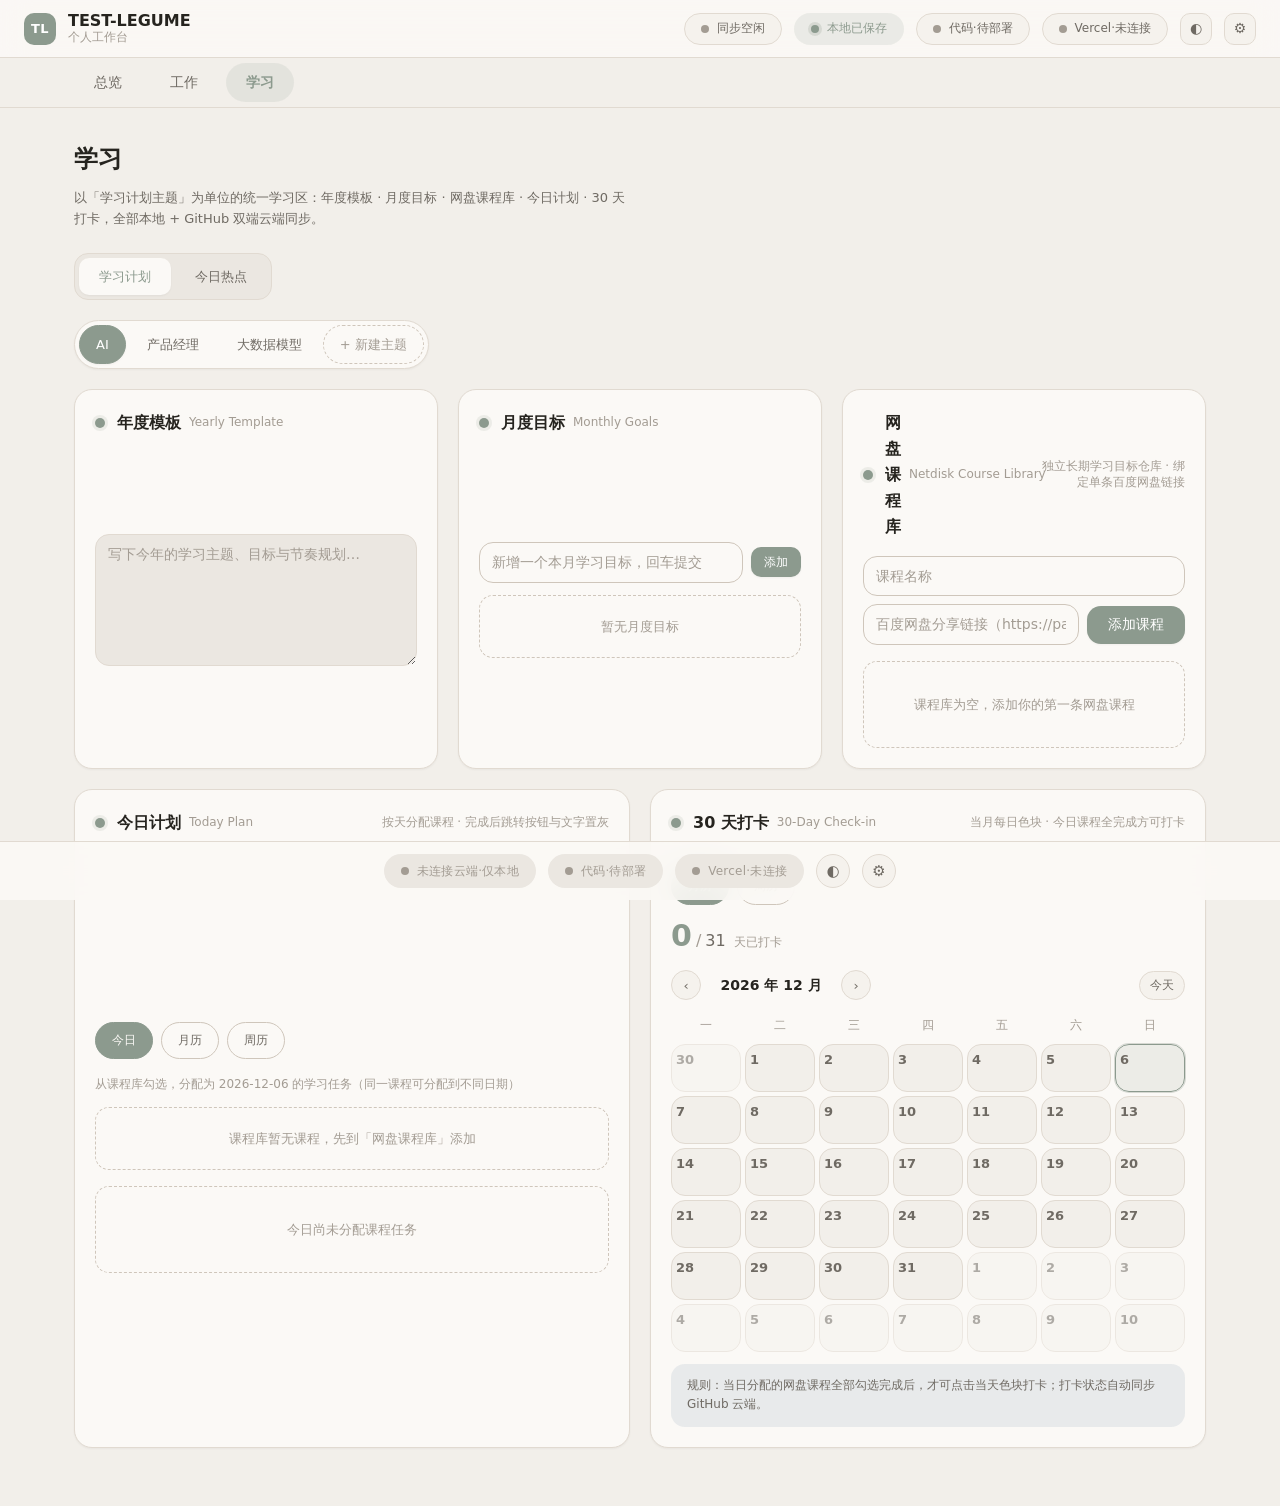
==== commit b42ec25d: "feat(mobile+sync): 移动端兼容 + IndexedDB 离线层 + 双向拉取同步 - 新增 kv.js：IndexedDB 离线主存储，自动降级 localStorage 镜像，历史" ====
--- a/study.html
+++ b/study.html
@@ -9,7 +9,7 @@
 <meta name="apple-mobile-web-app-status-bar-style" content="black-translucent">
 <meta name="apple-mobile-web-app-title" content="LEGUME · 学习">
 <meta name="mobile-web-app-capable" content="yes">
-<link rel="manifest" href="/manifest.json">
+<link rel="manifest" href="manifest.json">
 <link rel="apple-touch-icon" href="data:image/svg+xml,<svg xmlns='http://www.w3.org/2000/svg' viewBox='0 0 192 192'><rect width='192' height='192' rx='40' fill='%238C9A8E'/><text x='96' y='122' font-size='84' text-anchor='middle' fill='white' font-family='sans-serif' font-weight='bold'>TL</text></svg>">
 <title>学习 · TEST-LEGUME 个人工作台</title>
 <link rel="icon" href="data:image/svg+xml,<svg xmlns='http://www.w3.org/2000/svg' viewBox='0 0 32 32'><rect width='32' height='32' rx='8' fill='%238C9A8E'/><text x='16' y='22' font-size='15' text-anchor='middle' fill='white' font-family='sans-serif'>TL</text></svg>">
@@ -42,6 +42,7 @@
   </section>
 </main>
 
+<script src="./assets/js/kv.js"></script>
 <script src="./assets/js/store.js"></script>
 <script src="./assets/js/github.js"></script>
 <script src="./assets/js/media.js"></script>
--- a/assets/css/tokens.css
+++ b/assets/css/tokens.css
@@ -56,6 +56,14 @@
   --c-tip-danger-soft:  rgba(184, 115, 112, .16);
   --c-tip-info:         var(--mor-mist);
   --c-tip-info-soft:    rgba(147, 167, 184, .18);
+
+  /* ===================== L6 · 计划重要等级色（莫兰迪柔和，适配深浅主题） ===================== */
+  --c-level-high:       #B07A75;   /* 高优先级 · 重要紧急 · 深红 */
+  --c-level-high-soft:  rgba(176, 122, 117, .16);
+  --c-level-mid:        #C9A36A;   /* 中优先级 · 常规重点 · 橙黄 */
+  --c-level-mid-soft:   rgba(201, 163, 106, .16);
+  --c-level-low:        #A39C93;   /* 低优先级 · 普通事项 · 浅灰 */
+  --c-level-low-soft:   rgba(163, 156, 147, .14);
 
   /* ===================== 界面容器 ===================== */
   --c-bg:          #F2EFEA;    /* 页面底色 */
@@ -119,6 +127,7 @@
   --page-max:  1180px;
   --topbar-h:  58px;
   --nav-h:     50px;
+  --card-min-h: 260px;   /* 全站卡片基准高度（不随内容收缩，同行等高） */
 }
 
 /* ===================== 深色主题：复用同名语义变量 ===================== */
@@ -147,6 +156,13 @@
   --c-tip-info:         #A3B6C6;
   --c-tip-info-soft:    rgba(163, 182, 198, .20);
 
+  --c-level-high:       #C98E89;
+  --c-level-high-soft:  rgba(201, 142, 137, .18);
+  --c-level-mid:        #D8B27A;
+  --c-level-mid-soft:   rgba(216, 178, 122, .18);
+  --c-level-low:        #9C958C;
+  --c-level-low-soft:   rgba(156, 149, 140, .16);
+
   --c-bg:            #201E1C;
   --c-bg-soft:       #262421;
   --c-surface:       #2A2825;
--- a/assets/css/app.css
+++ b/assets/css/app.css
@@ -122,6 +122,12 @@
 
 @keyframes tl-pulse { 0%,100% { opacity: 1; transform: scale(1); } 50% { opacity: .35; transform: scale(.7); } }
 
+/* ---------- 本地自动保存指示器（莫兰迪色系，与云端指示器同源视觉） ---------- */
+.tl-local[data-state="saved"]  { color: var(--c-primary); background: var(--c-primary-soft); border-color: transparent; }
+.tl-local[data-state="saved"]  .tl-sync__dot { background: var(--c-primary); box-shadow: 0 0 0 3px color-mix(in srgb, var(--c-primary) 22%, transparent); }
+.tl-local[data-state="saving"] { color: var(--c-tip-warning); background: var(--c-tip-warning-soft); border-color: transparent; }
+.tl-local[data-state="saving"] .tl-sync__dot { background: var(--c-tip-warning); animation: tl-pulse 1s infinite var(--ease); }
+
 .tl-iconbtn {
   width: 32px; height: 32px;
   display: grid; place-items: center;
@@ -191,7 +197,7 @@
 .tl-section-title:first-of-type { margin-top: var(--sp-2); }
 .tl-section-title small { font-size: var(--fs-cap); font-weight: var(--fw-regular); color: var(--c-text-muted); }
 
-.tl-grid { display: grid; gap: var(--sp-4); }
+.tl-grid { display: grid; gap: var(--sp-5); }
 .tl-grid--2 { grid-template-columns: repeat(2, minmax(0, 1fr)); }
 .tl-grid--3 { grid-template-columns: repeat(3, minmax(0, 1fr)); }
 .tl-grid--4 { grid-template-columns: repeat(4, minmax(0, 1fr)); }
@@ -202,7 +208,9 @@
   border: 1px solid var(--c-border);
   border-radius: var(--r-lg);
   padding: var(--sp-5);
+  min-height: var(--card-min-h);
   box-shadow: var(--sh-1);
+  display: flex; flex-direction: column;
   transition: transform var(--dur) var(--ease), box-shadow var(--dur) var(--ease), border-color var(--dur) var(--ease);
 }
 
@@ -210,13 +218,22 @@
 .tl-card--link:hover { transform: translateY(-3px); box-shadow: var(--sh-2); border-color: var(--c-border-strong); }
 .tl-card--link:active { transform: translateY(-1px); }
 
-.tl-card__head { display: flex; align-items: center; gap: var(--sp-2); margin-bottom: var(--sp-4); }
-.tl-card__title { font-size: var(--fs-sub); font-weight: var(--fw-medium); color: var(--c-text-sub); margin-right: auto; }
+.tl-card__head { display: flex; align-items: center; gap: var(--sp-3); margin-bottom: var(--sp-4); }
+.tl-card__titles { display: flex; align-items: center; gap: var(--sp-2); min-width: 0; margin-right: auto; }
+.tl-card__dot {
+  width: 10px; height: 10px; flex: none;
+  border-radius: var(--r-pill);
+  background: var(--c-primary);
+  box-shadow: 0 0 0 3px var(--c-primary-soft);
+}
+.tl-card__title { font-size: var(--fs-h3); font-weight: var(--fw-bold); color: var(--c-text-strong); }
+.tl-card__sub { font-size: var(--fs-cap); color: var(--c-text-muted); white-space: nowrap; }
 .tl-card__go { font-size: var(--fs-cap); color: var(--c-text-muted); transition: transform var(--dur) var(--ease), color var(--dur) var(--ease); }
 .tl-card--link:hover .tl-card__go { color: var(--c-primary); transform: translateX(3px); }
 
-.tl-card__body { display: flex; align-items: center; gap: var(--sp-4); }
+.tl-card__body { display: flex; align-items: center; gap: var(--sp-4); flex: 1; min-height: 0; }
 .tl-card__foot { margin-top: var(--sp-4); padding-top: var(--sp-3); border-top: 1px dashed var(--c-border); font-size: var(--fs-cap); color: var(--c-text-muted); }
+.tl-card > .tl-empty { flex: 1; display: flex; align-items: center; justify-content: center; }
 
 .tl-panel {
   background: var(--c-surface);
@@ -433,11 +450,29 @@
 .tl-task:hover .tl-task__edit { opacity: 1; }
 .tl-task__edit:hover { background: var(--c-primary-soft); color: var(--c-primary); }
 
+/* 重要程度底色（高=深红 / 中=橙黄 / 低=浅灰，均取莫兰迪柔和淡色，暗色主题由同名变量自动适配） */
+.tl-task--level-high { background: var(--c-level-high-soft); border-color: color-mix(in srgb, var(--c-level-high) 34%, transparent); }
+.tl-task--level-mid  { background: var(--c-level-mid-soft);  border-color: color-mix(in srgb, var(--c-level-mid) 34%, transparent); }
+.tl-task--level-low  { background: var(--c-level-low-soft);  border-color: color-mix(in srgb, var(--c-level-low) 30%, transparent); }
+.tl-task--level-high:hover { border-color: var(--c-level-high); }
+.tl-task--level-mid:hover  { border-color: var(--c-level-mid); }
+.tl-task--level-low:hover  { border-color: var(--c-level-low); }
+/* 等级文案（meta 位）跟随等级主色 */
+.tl-task--level-high .tl-task__meta { color: var(--c-level-high); font-weight: var(--fw-medium); }
+.tl-task--level-mid  .tl-task__meta { color: var(--c-level-mid);  font-weight: var(--fw-medium); }
+.tl-task--level-low  .tl-task__meta { color: var(--c-level-low); }
+
 /* 勾选完成态：主色填充 + 灰化 + 删除线（全站统一） */
 .tl-task.is-done { background: var(--c-surface-2); }
 .tl-task.is-done .tl-check { background: var(--c-primary); border-color: var(--c-primary); }
 .tl-task.is-done .tl-check::after { transform: rotate(45deg) scale(1); }
 .tl-task.is-done .tl-task__text { color: var(--c-text-muted); text-decoration: line-through; text-decoration-thickness: 1px; }
+/* 完成后统一淡化：等级底色让位于灰底，删除线 + 文字淡化保持全站一致 */
+.tl-task.is-done.tl-task--level-high,
+.tl-task.is-done.tl-task--level-mid,
+.tl-task.is-done.tl-task--level-low { background: var(--c-surface-2); border-color: var(--c-border); opacity: .72; }
+.tl-task.is-done .tl-task__meta { color: var(--c-text-muted) !important; font-weight: var(--fw-regular); text-decoration: line-through; }
+.tl-task.is-done .tl-task__note { color: var(--c-text-muted); text-decoration: line-through; }
 
 /* ============================== 标签 / 空态 / 键值行 ============================== */
 .tl-tag {
@@ -641,10 +676,8 @@
 /* ============================== 响应式 ============================== */
 @media (max-width: 900px) {
   .tl-grid--3, .tl-grid--4 { grid-template-columns: repeat(2, minmax(0, 1fr)); }
-  .sd-plan-grid { grid-template-columns: repeat(4, minmax(0, 1fr)); }
-  .sd-plan-grid > .sd-board:nth-child(-n+3) { grid-column: span 2; }
-  .sd-plan-grid > .sd-board:nth-child(4),
-  .sd-plan-grid > .sd-board:nth-child(5) { grid-column: span 4; }
+  .sd-plan-grid { grid-template-columns: repeat(2, minmax(0, 1fr)); }
+  .sd-plan-grid > .sd-board { grid-column: auto; }
 }
 
 @media (max-width: 640px) {
@@ -656,7 +689,7 @@
   .tl-main { padding: var(--sp-5) var(--sp-4) var(--sp-8); }
   .tl-grid--2, .tl-grid--3, .tl-grid--4 { grid-template-columns: minmax(0, 1fr); }
   .sd-plan-grid { grid-template-columns: minmax(0, 1fr); }
-  .sd-plan-grid > .sd-board { grid-column: span 1 !important; }
+  .sd-plan-grid > .sd-board { grid-column: auto; }
   .tl-topic-row { flex-wrap: wrap; gap: var(--sp-2); }
   .tl-topic-row__name { width: auto; }
   .tl-modal { padding: var(--sp-3); }
@@ -738,6 +771,16 @@
   margin-bottom: var(--sp-5);
 }
 .tl-review-title { margin: 0; font-size: var(--fs-h3); font-weight: var(--fw-bold); color: var(--c-text-strong); line-height: 1.2; }
+.tl-review-title::before {
+  content: '';
+  display: inline-block;
+  width: 10px; height: 10px;
+  margin-right: var(--sp-2);
+  border-radius: var(--r-pill);
+  background: var(--c-primary);
+  box-shadow: 0 0 0 3px var(--c-primary-soft);
+  vertical-align: middle;
+}
 .tl-review-filter { flex: 1 1 auto; display: flex; justify-content: center; min-width: 0; }
 .tl-review-head .tl-btn--primary { flex: 0 0 auto; }
 @media (max-width: 640px) {
@@ -781,10 +824,12 @@
   border: 1px solid var(--c-border);
   border-radius: var(--r-lg);
   background: var(--c-surface);
+  box-shadow: var(--sh-1);
+  min-height: var(--card-min-h);
   transition: transform .2s var(--ease), box-shadow .2s var(--ease);
   display: flex; flex-direction: column;
 }
-.tl-review-card:hover { transform: translateY(-2px); box-shadow: var(--shadow-2); }
+.tl-review-card:hover { transform: translateY(-2px); box-shadow: var(--sh-2); }
 .tl-review-card__head { display: flex; align-items: center; gap: var(--sp-2); flex-wrap: wrap; }
 .tl-review-card__title { font-weight: 600; color: var(--c-text-strong); }
 .tl-review-card__head .tl-muted { margin-left: auto; font-size: var(--fs-cap); }
@@ -1031,22 +1076,23 @@
 }
 .sd-plan-chip--add:hover { border-color: var(--c-primary); color: var(--c-primary); background: var(--c-primary-soft); }
 
-/* 五大板块响应式网格：桌面 3+2，今日计划占 2/3，打卡占 1/3 */
+/* 五大板块响应式网格：桌面第一行 3 等宽 + 第二行 2 均分（等高） */
 .sd-plan-grid {
   display: grid;
   grid-template-columns: repeat(6, minmax(0, 1fr));
   gap: var(--sp-5);
-  align-items: start;
-}
-.sd-plan-grid > .sd-board:nth-child(-n+3) { grid-column: span 2; }
-.sd-plan-grid > .sd-board:nth-child(4) { grid-column: span 4; }   /* 今日计划 */
-.sd-plan-grid > .sd-board:nth-child(5) { grid-column: span 2; }   /* 30 天打卡 */
+  align-items: stretch;
+}
+.sd-plan-grid > .sd-board:nth-child(-n+3) { grid-column: span 2; }   /* 第一行：年度模板 / 月度目标 / 网盘课程库 */
+.sd-plan-grid > .sd-board:nth-child(n+4) { grid-column: span 3; }    /* 第二行：今日计划 / 30 天打卡 */
 .sd-board {
   position: relative;
+  display: flex; flex-direction: column;
   background: var(--c-surface);
   border: 1px solid var(--c-border);
-  border-radius: var(--r-xl);
+  border-radius: var(--r-lg);
   padding: var(--sp-5);
+  min-height: var(--card-min-h);
   box-shadow: var(--sh-1);
   transition: transform var(--dur) var(--ease), box-shadow var(--dur) var(--ease), border-color var(--dur) var(--ease);
 }
@@ -1059,15 +1105,17 @@
   box-shadow: 0 0 0 3px var(--c-primary-soft);
   flex: none;
 }
-.sd-board__titles { display: flex; align-items: baseline; gap: var(--sp-2); min-width: 0; }
+.sd-board__titles { display: flex; align-items: center; gap: var(--sp-2); min-width: 0; }
 .sd-board__title { font-size: var(--fs-h3); font-weight: var(--fw-bold); color: var(--c-text-strong); }
 .sd-board__sub { font-size: var(--fs-cap); color: var(--c-text-muted); white-space: nowrap; }
 .sd-board__tip { margin-left: auto; font-size: var(--fs-cap); color: var(--c-text-muted); text-align: right; max-width: 45%; line-height: var(--lh-tight); }
-.sd-board__body { display: block; }
+.sd-board__body { display: flex; flex-direction: column; flex: 1; min-height: 0; gap: var(--sp-4); justify-content: center; }
 
 /* 年度模板 */
 .sd-annual__area {
   min-height: 132px;
+  max-height: 220px;
+  overflow: auto;
   background: var(--c-bg-soft);
   border-color: var(--c-border);
   line-height: var(--lh-base);
@@ -1078,6 +1126,8 @@
 
 /* 月度目标 */
 .sd-monthly__list .tl-empty { padding: var(--sp-5) var(--sp-4); }
+/* 卡片内可滚动区域：限制最大高度，内容少垂直居中、内容多则局部滚动 */
+.sd-annual__area, .sd-monthly__list, .sd-scroll { max-height: 220px; overflow: auto; }
 
 /* 网盘课程库 */
 .sd-course-form { display: flex; flex-direction: column; gap: var(--sp-2); margin-bottom: var(--sp-4); }
@@ -1386,6 +1436,71 @@
 .mo-cell__dot.is-partial { background: var(--c-tip-warning); }
 .mo-cell__dot.is-on { background: var(--c-tip-success); }
 
+/* 日历格内标记容器（完成点 + 等级色点 + 计划数量徽标均绝对定位于单元格） */
+.mo-cell__marks { position: static; }
+/* 当日计划数量徽标（莫兰迪主色软底） */
+.mo-cell__plan {
+  position: absolute;
+  top: 6px; right: 8px;
+  min-width: 16px; height: 16px; padding: 0 4px;
+  display: inline-flex; align-items: center; justify-content: center;
+  font-size: 10px; font-weight: var(--fw-bold); line-height: 1;
+  color: var(--c-primary); background: var(--c-primary-soft);
+  border-radius: var(--r-pill);
+}
+/* 重要程度色点：一格内按 高→中→低 顺序横向排布于左下角 */
+.mo-cell__lv {
+  position: absolute;
+  bottom: 6px;
+  width: 6px; height: 6px;
+  border-radius: var(--r-pill);
+}
+.mo-cell__lv--high { left: 8px;  background: var(--c-level-high); }
+.mo-cell__lv--mid  { left: 18px; background: var(--c-level-mid); }
+.mo-cell__lv--low  { left: 28px; background: var(--c-level-low); }
+
+/* ===================== 每日计划 · 周期 / 日期选择 ===================== */
+.tl-todo-datebar {
+  display: flex; align-items: center; gap: var(--sp-3); flex-wrap: wrap;
+  margin-bottom: var(--sp-3);
+}
+.tl-todo-count { margin: 2px 0 10px; font-size: var(--fs-cap); }
+/* 月计划：原生月份选择器（与 tl-input 同一圆角 / 边框语言） */
+.tl-input--month { max-width: 190px; }
+
+/* 莫兰迪日历弹层选择器 */
+.tl-datepick { position: relative; }
+.tl-datepick__btn {
+  display: inline-flex; align-items: center; gap: var(--sp-2);
+  padding: var(--sp-2) var(--sp-4);
+  font-size: var(--fs-sub); font-weight: var(--fw-medium);
+  color: var(--c-text-body);
+  background: var(--c-surface);
+  border: 1px solid var(--c-border);
+  border-radius: var(--r-md);
+  cursor: pointer;
+  transition: border-color .18s var(--ease), box-shadow .18s var(--ease);
+}
+.tl-datepick__btn:hover { border-color: var(--c-primary); }
+.tl-datepick__btn::after { content: '\25BE'; color: var(--c-text-muted); font-size: 10px; margin-left: 2px; }
+.tl-datepick__pop {
+  position: absolute; top: calc(100% + 6px); left: 0; z-index: 50;
+  background: var(--c-surface);
+  border: 1px solid var(--c-border);
+  border-radius: var(--r-lg);
+  box-shadow: 0 10px 28px rgba(0, 0, 0, .14);
+  padding: var(--sp-3);
+}
+.tl-datepick__pop .tl-calendar { background: transparent; }
+
+/* openDay 当日明细区块（当日日计划 + 归属周计划 + 归属月计划） */
+.mo-day__section { margin-top: var(--sp-4); }
+.mo-day__section-title {
+  font-size: var(--fs-sub); font-weight: var(--fw-bold);
+  color: var(--c-text-body); margin-bottom: var(--sp-2);
+}
+.mo-day__actions { display: flex; gap: var(--sp-3); margin-top: var(--sp-5); flex-wrap: wrap; }
+
 /* 周历：本周周计划 */
 .mo-week-plans { margin-top: var(--sp-5); }
 .mo-week-plans__head {
@@ -1620,6 +1735,250 @@
 }
 
 /* =====================================================================
+   全局底部状态栏（固定底栏 · 云端连接实时状态）
+   ---------------------------------------------------------------------
+   布局（左→右）：云端同步 | 代码部署 | Vercel | 明暗切换 | 设置
+   全部圆角胶囊，复用 .tl-sync 基础样式 + 状态色令牌
+   ===================================================================== */
+.tl-statusbar {
+  position: fixed;
+  left: 0; right: 0;
+  bottom: 0;
+  z-index: 50;
+  display: flex;
+  align-items: center;
+  justify-content: center;
+  gap: var(--sp-3);
+  padding: var(--sp-3) var(--sp-5);
+  background: color-mix(in srgb, var(--c-surface) 90%, transparent);
+  backdrop-filter: saturate(180%) blur(16px);
+  -webkit-backdrop-filter: saturate(180%) blur(16px);
+  border-top: 1px solid var(--c-border);
+  /* 为底部状态栏预留空间，避免遮挡页面内容 */
+  padding-bottom: calc(var(--sp-3) + env(safe-area-inset-bottom, 0px));
+}
+
+/* 底部状态栏胶囊 pill —— 复用 .tl-sync 视觉规范，增加底部专用微调 */
+.tl-statusbar__pill {
+  display: inline-flex;
+  align-items: center;
+  gap: var(--sp-2);
+  height: 34px;
+  padding: 0 var(--sp-4);
+  border: 1px solid var(--c-border);
+  border-radius: var(--r-pill);
+  background: var(--c-surface-2);
+  color: var(--c-text-sub);
+  font-size: var(--fs-cap);
+  cursor: pointer;
+  white-space: nowrap;
+  transition: border-color var(--dur) var(--ease), background var(--dur) var(--ease),
+              transform var(--dur-fast) var(--ease), box-shadow var(--dur-fast) var(--ease);
+  user-select: none;
+  -webkit-user-select: none;
+}
+.tl-statusbar__pill:hover {
+  transform: translateY(-1px);
+  border-color: var(--c-border-strong);
+  box-shadow: var(--sh-1);
+}
+.tl-statusbar__pill:active {
+  transform: translateY(0);
+}
+
+/* 底部状态栏圆点 */
+.tl-statusbar__dot {
+  width: 8px; height: 8px;
+  border-radius: var(--r-pill);
+  flex: none;
+  transition: background var(--dur) var(--ease), box-shadow var(--dur) var(--ease);
+}
+
+/* 底部状态栏文字 */
+.tl-statusbar__text {
+  font-size: var(--fs-cap);
+  line-height: 1;
+  letter-spacing: .02em;
+}
+
+/* ---- 状态色：已连接 / 已就绪 / 已连通（绿色） ---- */
+.tl-statusbar__pill[data-sb="connected"],
+.tl-statusbar__pill[data-sb="ready"] {
+  color: var(--c-tip-success);
+  background: var(--c-tip-success-soft);
+  border-color: transparent;
+}
+.tl-statusbar__pill[data-sb="connected"] .tl-statusbar__dot,
+.tl-statusbar__pill[data-sb="ready"] .tl-statusbar__dot {
+  background: var(--c-tip-success);
+  box-shadow: 0 0 0 3px color-mix(in srgb, var(--c-tip-success) 22%, transparent);
+}
+
+/* ---- 状态色：同步中 / 推送中 / 构建中 / 查询中（蓝色/黄色脉冲） ---- */
+.tl-statusbar__pill[data-sb="syncing"],
+.tl-statusbar__pill[data-sb="pushing"],
+.tl-statusbar__pill[data-sb="building"],
+.tl-statusbar__pill[data-sb="checking"] {
+  color: var(--c-tip-info);
+  background: var(--c-tip-info-soft);
+  border-color: transparent;
+}
+.tl-statusbar__pill[data-sb="syncing"] .tl-statusbar__dot,
+.tl-statusbar__pill[data-sb="pushing"] .tl-statusbar__dot,
+.tl-statusbar__pill[data-sb="building"] .tl-statusbar__dot,
+.tl-statusbar__pill[data-sb="checking"] .tl-statusbar__dot {
+  background: var(--c-tip-warning);          /* 黄色更醒目，符合"正在"语义 */
+  animation: tl-pulse 1s infinite var(--ease);
+}
+
+/* ---- 状态色：未连接 / 待部署 / 未绑定 / 离线（灰色） ---- */
+.tl-statusbar__pill[data-sb="disconnected"],
+.tl-statusbar__pill[data-sb="pending-deploy"],
+.tl-statusbar__pill[data-sb="unlinked"],
+.tl-statusbar__pill[data-sb="offline"] {
+  color: var(--c-text-muted);
+  background: var(--c-bg-soft);
+  border-color: transparent;
+}
+.tl-statusbar__pill[data-sb="disconnected"] .tl-statusbar__dot,
+.tl-statusbar__pill[data-sb="pending-deploy"] .tl-statusbar__dot,
+.tl-statusbar__pill[data-sb="unlinked"] .tl-statusbar__dot,
+.tl-statusbar__pill[data-sb="offline"] .tl-statusbar__dot {
+  background: var(--c-text-muted);
+}
+
+/* ---- 状态色：同步失败 / 部署失败（红色） ---- */
+.tl-statusbar__pill[data-sb="error"] {
+  color: var(--c-tip-danger);
+  background: var(--c-tip-danger-soft);
+  border-color: transparent;
+}
+.tl-statusbar__pill[data-sb="error"] .tl-statusbar__dot {
+  background: var(--c-tip-danger);
+}
+
+/* ---- 状态色：正在拉取云端数据（蓝色脉冲） ---- */
+.tl-statusbar__pill[data-sb="pulling"] {
+  color: var(--c-tip-info);
+  background: var(--c-tip-info-soft);
+  border-color: transparent;
+}
+.tl-statusbar__pill[data-sb="pulling"] .tl-statusbar__dot {
+  background: var(--c-tip-info);
+  animation: tl-pulse 1s infinite var(--ease);
+}
+
+/* ---- 状态色：云端数据已更新（绿色高亮 + 闪动提醒版本差异） ---- */
+.tl-statusbar__pill[data-sb="updated"] {
+  color: var(--c-tip-success);
+  background: var(--c-tip-success-soft);
+  border-color: transparent;
+  box-shadow: 0 0 0 2px color-mix(in srgb, var(--c-tip-success) 35%, transparent);
+  animation: tl-flash 1.4s var(--ease);
+}
+.tl-statusbar__pill[data-sb="updated"] .tl-statusbar__dot {
+  background: var(--c-tip-success);
+  box-shadow: 0 0 0 3px color-mix(in srgb, var(--c-tip-success) 22%, transparent);
+}
+
+/* ---- 状态色：存在本地未同步变更（琥珀色） ---- */
+.tl-statusbar__pill[data-sb="pending"] {
+  color: var(--c-tip-warning);
+  background: var(--c-tip-warning-soft);
+  border-color: transparent;
+}
+.tl-statusbar__pill[data-sb="pending"] .tl-statusbar__dot {
+  background: var(--c-tip-warning);
+  box-shadow: 0 0 0 3px color-mix(in srgb, var(--c-tip-warning) 22%, transparent);
+}
+
+@keyframes tl-flash {
+  0%   { box-shadow: 0 0 0 0 color-mix(in srgb, var(--c-tip-success) 55%, transparent); }
+  100% { box-shadow: 0 0 0 2px color-mix(in srgb, var(--c-tip-success) 35%, transparent); }
+}
+
+/* ---- 底部状态栏操作按钮（明暗切换 / 设置） ---- */
+.tl-statusbar__btn {
+  width: 34px; height: 34px;
+  display: grid; place-items: center;
+  border: 1px solid var(--c-border);
+  border-radius: var(--r-pill);
+  background: var(--c-surface-2);
+  color: var(--c-text-sub);
+  font-size: 15px;
+  cursor: pointer;
+  transition: transform var(--dur-fast) var(--ease), border-color var(--dur) var(--ease),
+              background var(--dur) var(--ease), color var(--dur) var(--ease);
+  flex: none;
+}
+.tl-statusbar__btn:hover {
+  transform: translateY(-1px);
+  border-color: var(--c-border-strong);
+  background: var(--c-secondary-bg-hover);
+  color: var(--c-text-body);
+}
+.tl-statusbar__btn:active { transform: translateY(0); }
+
+/* 页面主内容区为底部状态栏留出空间 */
+body.has-statusbar .tl-main {
+  padding-bottom: calc(58px + env(safe-area-inset-bottom, 0px));
+}
+body.has-statusbar .tl-toasts {
+  bottom: calc(64px + env(safe-area-inset-bottom, 0px));
+}
+
+/* ============================== 底部状态栏响应式 ============================== */
+@media (max-width: 768px) {
+  .tl-statusbar { gap: var(--sp-2); padding: var(--sp-2) var(--sp-3); }
+  .tl-statusbar__pill { height: 30px; padding: 0 var(--sp-3); font-size: 11px; }
+  .tl-statusbar__btn { width: 30px; height: 30px; font-size: 13px; }
+  .tl-statusbar__text { font-size: 11px; }
+  body.has-statusbar .tl-main { padding-bottom: calc(52px + env(safe-area-inset-bottom, 0px)); }
+}
+
+@media (max-width: 480px) {
+  .tl-statusbar { gap: var(--sp-1); padding: var(--sp-2) var(--sp-2); justify-content: space-between; }
+  .tl-statusbar__pill { height: 28px; padding: 0 var(--sp-2); font-size: 10px; }
+  .tl-statusbar__pill .tl-statusbar__text { max-width: 72px; overflow: hidden; text-overflow: ellipsis; }
+  .tl-statusbar__btn { width: 28px; height: 28px; font-size: 12px; }
+  body.has-statusbar .tl-main { padding-bottom: calc(48px + env(safe-area-inset-bottom, 0px)); }
+}
+
+@media (max-width: 380px) {
+  .tl-statusbar__pill .tl-statusbar__text { max-width: 56px; }
+  .tl-statusbar__btn { width: 26px; height: 26px; font-size: 11px; }
+}
+
+/* ============ 移动端兼容 · 触屏优化 ============ */
+/* 底部状态栏窄屏横向滚动，避免胶囊被压缩 */
+@media (max-width: 640px) {
+  .tl-statusbar {
+    justify-content: flex-start;
+    overflow-x: auto;
+    -webkit-overflow-scrolling: touch;
+    scrollbar-width: none;
+  }
+  .tl-statusbar::-webkit-scrollbar { display: none; }
+  .tl-statusbar__pill,
+  .tl-statusbar__btn { flex: none; }
+  .tl-statusbar__btn { width: 44px; height: 44px; font-size: 16px; }
+  .tl-statusbar__pill { height: 40px; padding: 0 var(--sp-4); }
+  /* 弹窗顶部对齐并可滚动，避免软键盘遮挡底部内容 */
+  .tl-modal { align-items: start; padding-top: 8vh; overflow-y: auto; }
+  .tl-modal__panel { max-height: 84vh; }
+}
+
+/* 触屏设备：触控目标最小尺寸 ≥44px，去除点击延迟 */
+@media (hover: none) and (pointer: coarse) {
+  .tl-btn { min-height: 44px; }
+  .tl-tab { min-height: 44px; }
+  .tl-task__edit, .tl-task__del { min-width: 40px; min-height: 40px; }
+  .tl-statusbar__btn { width: 44px; height: 44px; }
+  button, input, textarea, select, a, [role="checkbox"] { touch-action: manipulation; }
+}
+}
+
+/* =====================================================================
    极窄屏适配 (max-width: 380px)
    ===================================================================== */
 @media (max-width: 380px) {
@@ -1627,6 +1986,8 @@
   .tl-brand__name { font-size: var(--fs-sub); }
   .tl-sync { padding: 0 var(--sp-2); font-size: 10px; }
   .tl-sync__text { max-width: 56px; }
+  .tl-local .tl-sync__text { display: none; }   /* 极窄屏仅留圆点状态指示 */
+  .tl-local { padding: 0 var(--sp-2); }
   .tl-nav__link { padding: var(--sp-1) var(--sp-2); font-size: var(--fs-cap); }
   .tl-main { padding: var(--sp-3) var(--sp-2) var(--sp-6); }
 }
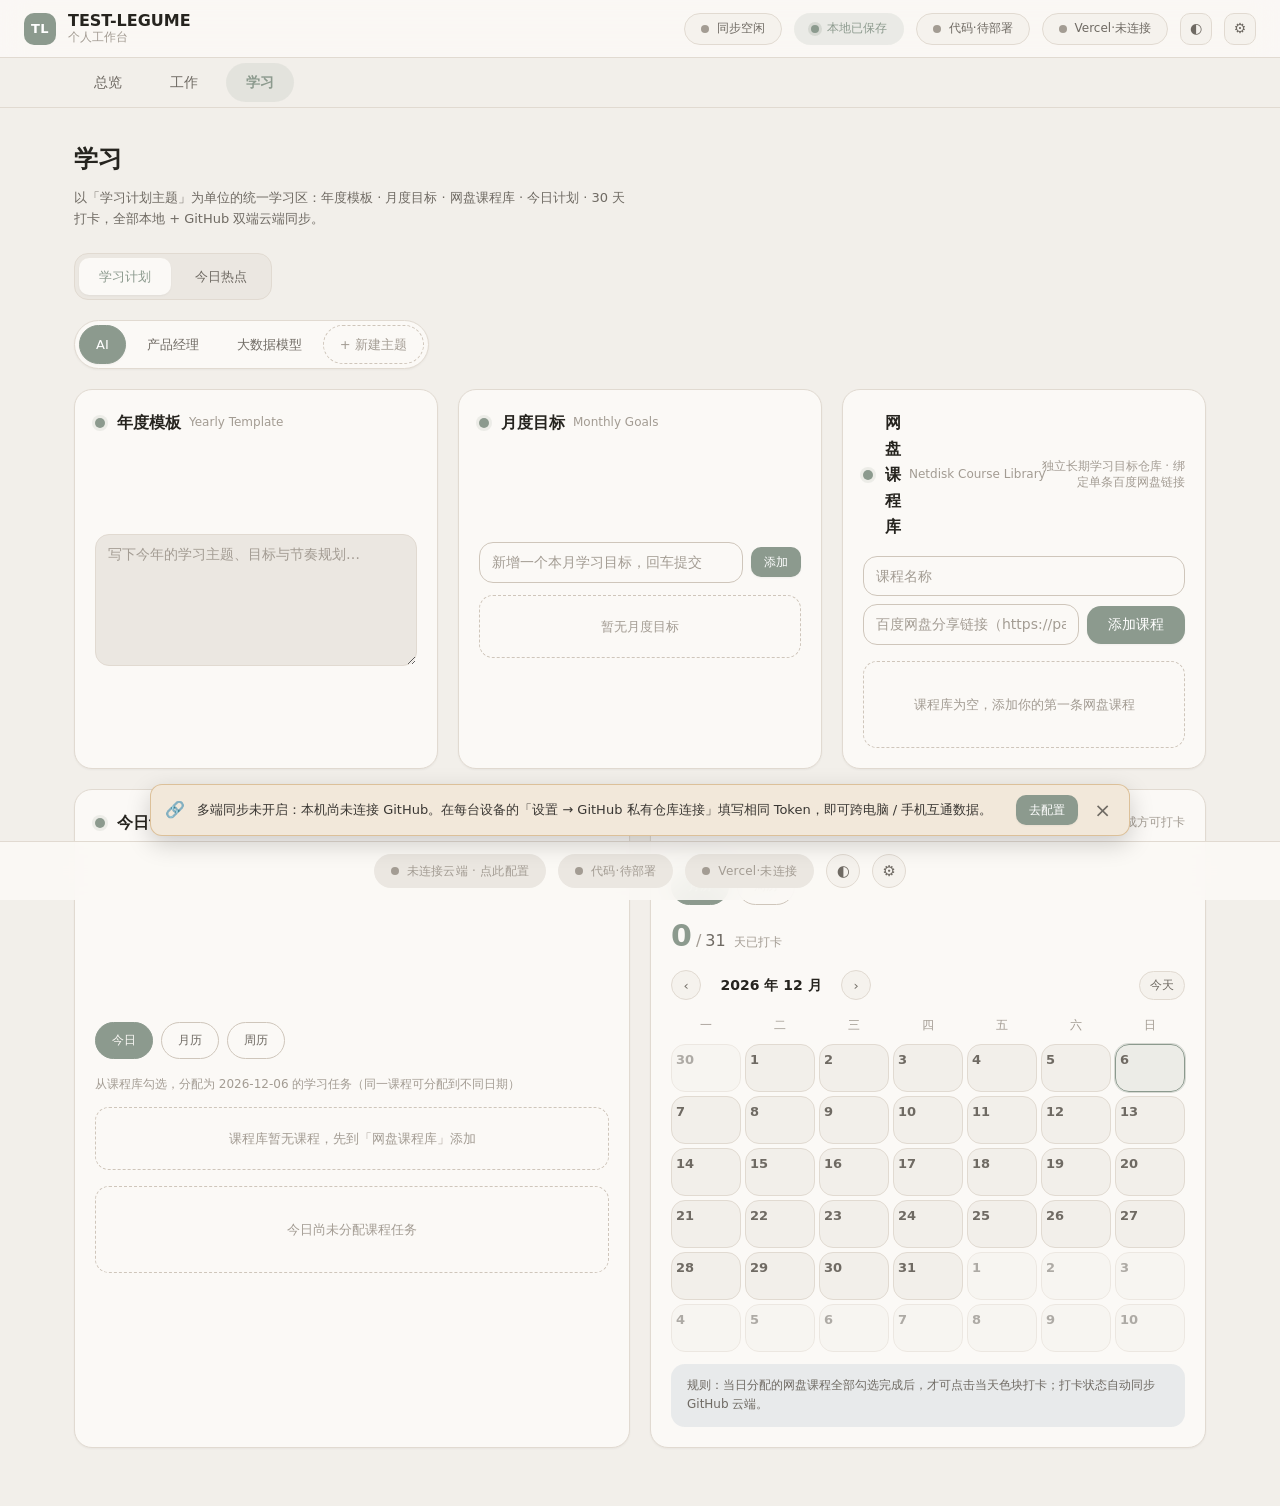
==== commit c9703361: "feat(sync): GitHub 连通诊断增强 + 云端数据库同步方案（FastAPI + SQLite + JWT） Part1 · GitHub 同步能力优化（过渡方案，默认仍走 GitHub" ====
--- a/study.html
+++ b/study.html
@@ -45,8 +45,10 @@
 <script src="./assets/js/kv.js"></script>
 <script src="./assets/js/store.js"></script>
 <script src="./assets/js/github.js"></script>
+<script src="./assets/js/auth.js"></script>
 <script src="./assets/js/media.js"></script>
 <script src="./assets/js/sync.js"></script>
+<script src="./assets/js/cloud.js"></script>
 <script src="./assets/js/deploy.js"></script>
 <script src="./assets/js/vercel.js"></script>
 <script src="./assets/js/ui.js"></script>
--- a/assets/css/app.css
+++ b/assets/css/app.css
@@ -693,8 +693,9 @@
   .tl-topic-row { flex-wrap: wrap; gap: var(--sp-2); }
   .tl-topic-row__name { width: auto; }
   .tl-modal { padding: var(--sp-3); }
-  .tl-toasts { left: var(--sp-4); right: var(--sp-4); }
-  .tl-toast { max-width: none; }
+  /* 移动端 Toast 底部居中，宽度自适应，不遮挡输入框/日历/按钮（容器 pointer-events:none） */
+  .tl-toasts { left: 50%; right: auto; transform: translateX(-50%); align-items: center; }
+  .tl-toast { max-width: min(92vw, 420px); }
 }
 
 /* ============================== 部署 / 登录辅助组件 ============================== */
@@ -1881,6 +1882,17 @@
   box-shadow: 0 0 0 3px color-mix(in srgb, var(--c-tip-success) 22%, transparent);
 }
 
+/* ---- 状态色：同步上传成功（绿色，与「云端数据已更新」同色系） ---- */
+.tl-statusbar__pill[data-sb="pushed"] {
+  color: var(--c-tip-success);
+  background: var(--c-tip-success-soft);
+  border-color: transparent;
+}
+.tl-statusbar__pill[data-sb="pushed"] .tl-statusbar__dot {
+  background: var(--c-tip-success);
+  box-shadow: 0 0 0 3px color-mix(in srgb, var(--c-tip-success) 22%, transparent);
+}
+
 /* ---- 状态色：存在本地未同步变更（琥珀色） ---- */
 .tl-statusbar__pill[data-sb="pending"] {
   color: var(--c-tip-warning);
@@ -1991,3 +2003,71 @@
   .tl-nav__link { padding: var(--sp-1) var(--sp-2); font-size: var(--fs-cap); }
   .tl-main { padding: var(--sp-3) var(--sp-2) var(--sp-6); }
 }
+
+/* =====================================================================
+   多端同步未开启 · 配置引导条（仅本机未连接 GitHub 时展示，可关闭）
+   定位在底部状态栏上方，避免遮挡页面头部；点击「去配置」直达设置
+   ===================================================================== */
+.tl-sync-banner {
+  position: fixed;
+  left: 0; right: 0; bottom: 64px;
+  z-index: 70;
+  display: flex; align-items: center; gap: var(--sp-3);
+  margin: 0 auto; max-width: 980px;
+  padding: 10px 14px;
+  background: color-mix(in srgb, var(--c-tip-warning) 18%, var(--c-surface));
+  border: 1px solid color-mix(in srgb, var(--c-tip-warning) 50%, transparent);
+  border-radius: 12px;
+  box-shadow: 0 8px 24px rgba(0, 0, 0, .18);
+  color: var(--c-text-body);
+  font-size: 13px; line-height: 1.5;
+  pointer-events: auto;
+}
+.tl-sync-banner__icon { font-size: 16px; flex: none; }
+.tl-sync-banner__txt { flex: 1; min-width: 0; }
+.tl-sync-banner__close {
+  flex: none; border: none; background: transparent;
+  color: var(--c-text-sub); font-size: 20px; line-height: 1;
+  cursor: pointer; padding: 0 4px;
+}
+.tl-sync-banner__close:hover { color: var(--c-text-body); }
+
+@media (max-width: 640px) {
+  .tl-sync-banner {
+    left: var(--sp-3); right: var(--sp-3); bottom: 56px;
+    flex-wrap: wrap; max-width: none;
+  }
+  .tl-sync-banner__txt { flex-basis: 100%; order: 3; }
+  .tl-sync-banner .tl-btn { flex: 1; }
+}
+
+/* 同步详情浮窗 · 未连接 GitHub 时的醒目引导块 */
+.tl-sync-unconf {
+  padding: 12px 14px;
+  margin-bottom: 12px;
+  background: color-mix(in srgb, var(--c-tip-warning) 16%, var(--c-surface));
+  border: 1px solid color-mix(in srgb, var(--c-tip-warning) 50%, transparent);
+  border-radius: 12px;
+}
+.tl-sync-unconf__title { font-weight: 600; color: var(--c-text-body); margin-bottom: 4px; }
+.tl-sync-unconf__desc { font-size: 13px; color: var(--c-text-sub); line-height: 1.5; margin-bottom: 10px; }
+
+/* 云端登录网关（阻塞式，未登录禁止读写个人数据） */
+.tl-auth-gate__overlay {
+  position: fixed; inset: 0; z-index: 9999;
+  display: flex; align-items: center; justify-content: center;
+  background: color-mix(in srgb, var(--c-bg) 72%, transparent);
+  -webkit-backdrop-filter: blur(4px); backdrop-filter: blur(4px);
+  padding: var(--sp-4);
+}
+.tl-auth-gate {
+  width: min(420px, 100%);
+  background: var(--c-surface);
+  border: 1px solid var(--c-border-strong);
+  border-radius: var(--r-lg);
+  padding: var(--sp-6);
+  box-shadow: var(--shadow-lg);
+}
+.tl-auth-gate__title { font-size: var(--fs-h3); font-weight: 700; color: var(--c-text-body); margin-bottom: 6px; }
+.tl-auth-gate__sub { font-size: 13px; color: var(--c-text-sub); margin-bottom: 16px; line-height: 1.5; }
+.tl-auth-gate__switch { margin-top: 14px; width: 100%; }
